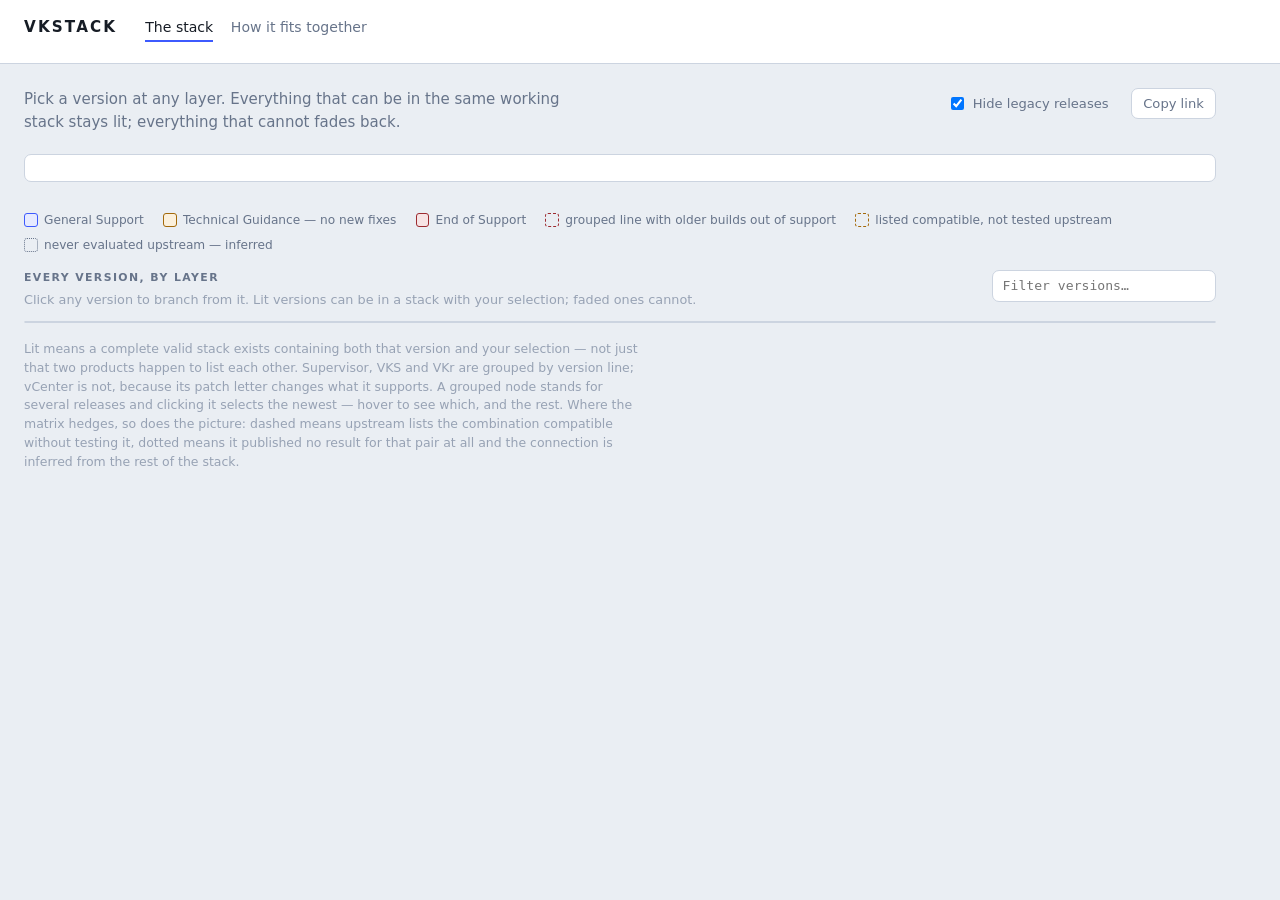
==== internal/web/assets/index.html @ 1e6bfc8e "feat: rename to vkstack, and split the surfaces by audience The tool is VKS-focused, so it is called" ====
<!doctype html>
<html lang="en">
<head>
  <meta charset="utf-8">
  <meta name="viewport" content="width=device-width, initial-scale=1">
  <title>vkstack — the VKS stack, layer by layer</title>
  <link rel="stylesheet" href="style.css">
</head>
<body>
  <header class="masthead">
    <div class="masthead-row">
      <h1>vkstack</h1>
      <nav id="tabs">
        <button data-view="stack" class="active">The stack</button>
        <button data-view="model">How it fits together</button>
      </nav>
    </div>
    <p id="meta" class="meta"></p>
    <!-- Whether the data is still moving, not just how old it is. -->
    <section id="refresh-log" class="refresh-log hidden"></section>
  </header>

  <main>
    <!-- The main event: every layer at once, bottom-up. -->
    <section id="view-stack" class="view">
      <div class="stack-head">
        <p class="lede" id="stack-lede">
          Pick a version at any layer. Everything that can be in the same working stack
          stays lit; everything that cannot fades back.
        </p>
        <div class="stack-actions">
          <label class="toggle">
            <input type="checkbox" id="hide-legacy" checked>
            Hide legacy releases
          </label>
          <span id="pin-label" class="pin-label"></span>
          <button id="clear-pin" class="ghost hidden">Clear</button>
          <button id="copy-link" class="ghost" title="Copy a link to exactly this view">Copy link</button>
          <button id="save-stack" class="ghost hidden">Save as my stack</button>
        </div>
      </div>

      <div id="stack-error" class="error hidden"></div>

      <!-- The map: what branches out of the selected version, drawn bottom-up. -->
      <figure class="map-frame">
        <div id="map" class="map" role="img" aria-labelledby="map-caption"></div>
        <figcaption id="map-caption" class="map-caption"></figcaption>
      </figure>

      <ul class="legend" id="legend">
        <li><span class="swatch sw-general"></span>General Support</li>
        <li><span class="swatch sw-tg"></span>Technical Guidance — no new fixes</li>
        <li><span class="swatch sw-eos"></span>End of Support</li>
        <li><span class="swatch sw-mixed"></span>grouped line with older builds out of support</li>
        <li><span class="swatch sw-untested"></span>listed compatible, not tested upstream</li>
        <li><span class="swatch sw-unverified"></span>never evaluated upstream — inferred</li>
      </ul>

      <div class="section-head">
        <div>
          <h2 class="section-label">Every version, by layer</h2>
          <p class="section-note">
            Click any version to branch from it. Lit versions can be in a stack with your
            selection; faded ones cannot.
          </p>
        </div>
        <input type="search" id="filter" class="filter" placeholder="Filter versions…"
               aria-label="Filter versions">
      </div>

      <!-- Rows render bottom-up: the base you build on first is at the bottom. -->
      <div id="strata" class="strata" aria-label="Compatibility layers, bottom to top"></div>

      <div id="recommended" class="recommended hidden"></div>

      <p class="footnote">
        Lit means a complete valid stack exists containing both that version and your
        selection — not just that two products happen to list each other.
        Supervisor, VKS and VKr are grouped by version line; vCenter is not, because its
        patch letter changes what it supports. A grouped node stands for several releases
        and clicking it selects the newest — hover to see which, and the rest.
        Where the matrix hedges, so does the picture: dashed means upstream lists the
        combination compatible without testing it, dotted means it published no result
        for that pair at all and the connection is inferred from the rest of the stack.
      </p>
    </section>

    <section id="view-model" class="view hidden">
      <p class="lede">
        How the pieces sit together, and which way the dependencies run.
      </p>
      <div class="diagram" id="model-diagram"></div>
      <ul id="model-prose" class="prose"></ul>
    </section>
  </main>

  <div id="peek" class="peek hidden" role="tooltip"></div>

  <script src="vendor/mermaid.min.js"></script>
  <script src="app.js"></script>
</body>
</html>
---- internal/web/assets/style.css ----
/* vkstack — a cross-section of the vSphere stack.
   The page is deliberately quiet so that one thing can be loud: the lit load path
   through the layers. Everything else is hairlines and cool greys. */

:root {
  --surface: #eaeef3;
  --panel: #ffffff;
  --ink: #161c25;
  --muted: #67748a;
  --faint: #97a2b4;
  --hair: #ccd4e0;

  /* The only saturated colours on the page. Indigo marks the load path; green marks
     the single recommended stack. Nothing else is allowed to compete. */
  --signal: #3d5afe;
  --signal-soft: #e6eaff;
  --pick: #0b8a5a;
  --pick-soft: #e0f4ec;
  --warn: #b3400f;
  /* Support lifecycle. Amber for Technical Guidance, muted red for End of Support —
     both quieter than the indigo path so they qualify a node without competing with it. */
  --tg: #a3690a;
  --tg-soft: #fbf0dc;
  --eos: #9c2b30;
  --eos-soft: #f7e4e5;

  --radius: 7px;
  --mono: ui-monospace, "SF Mono", SFMono-Regular, Menlo, Consolas, monospace;
  --step: 180ms;
}

@media (prefers-color-scheme: dark) {
  :root {
    --surface: #10141b;
    --panel: #171d26;
    --ink: #e6eaf1;
    --muted: #8f9cb0;
    --faint: #5f6b7e;
    --hair: #2a3441;

    --signal: #7d92ff;
    --signal-soft: #1d2544;
    --pick: #3ecf96;
    --pick-soft: #102c22;
    --warn: #f0906a;
    --tg: #dda94a;
    --tg-soft: #33290f;
    --eos: #e8848a;
    --eos-soft: #331a1c;
  }
}

@media (prefers-reduced-motion: reduce) {
  :root { --step: 0ms; }
}

* { box-sizing: border-box; }

body {
  margin: 0;
  background: var(--surface);
  color: var(--ink);
  font: 15px/1.5 ui-sans-serif, system-ui, -apple-system, "Segoe UI", Roboto, sans-serif;
}

/* ---- masthead ---------------------------------------------------------- */

.masthead {
  background: var(--panel);
  border-bottom: 1px solid var(--hair);
  padding: 0.9rem 1.5rem 0.7rem;
}

.masthead-row {
  display: flex;
  align-items: baseline;
  gap: 1.75rem;
  flex-wrap: wrap;
}

.masthead h1 {
  margin: 0;
  font-size: 0.95rem;
  font-weight: 700;
  letter-spacing: 0.14em;
  text-transform: uppercase;
}

#tabs { display: flex; gap: 1.1rem; }

#tabs button {
  background: none;
  border: 0;
  padding: 0.15rem 0;
  font: inherit;
  font-size: 0.88rem;
  color: var(--muted);
  cursor: pointer;
  border-bottom: 2px solid transparent;
}

#tabs button:hover { color: var(--ink); }
#tabs button.active { color: var(--ink); border-bottom-color: var(--signal); }

.meta {
  margin: 0.6rem 0 0;
  font-size: 0.76rem;
  color: var(--faint);
  font-family: var(--mono);
}

main { padding: 1.5rem; max-width: 1240px; }
.view.hidden { display: none; }

.lede { margin: 0; color: var(--muted); max-width: 60ch; }
h2 { font-size: 0.9rem; margin: 1.6rem 0 0.6rem; }

.stack-head {
  display: flex;
  justify-content: space-between;
  align-items: flex-start;
  gap: 1.5rem;
  flex-wrap: wrap;
  margin-bottom: 1.3rem;
}

.stack-actions { display: flex; align-items: center; gap: 0.7rem; flex-wrap: wrap; }

/* The filter sits with the list it narrows, not in the header: it is about finding a
   version among dozens, not about what the map is showing. */
.section-head {
  display: flex;
  align-items: flex-start;
  justify-content: space-between;
  gap: 1rem;
  flex-wrap: wrap;
}

.filter {
  font: inherit;
  font-size: 0.82rem;
  font-family: var(--mono);
  padding: 0.32rem 0.6rem;
  min-width: 14rem;
  border-radius: var(--radius);
  border: 1px solid var(--hair);
  background: var(--panel);
  color: var(--ink);
}

.filter:focus-visible { outline: 2px solid var(--signal); outline-offset: 1px; }

/* Whether the data is still moving, not just how old it is. A failing background refresh
   used to be visible only to whoever could read the logs on the box. */
.stale-flag,
.refresh-flag {
  font: inherit;
  font-size: 0.72rem;
  font-family: var(--mono);
  margin-left: 0.7rem;
  padding: 0 0.35rem;
  border-radius: 3px;
  border: 1px solid currentColor;
  background: none;
  cursor: pointer;
}

.stale-flag { color: var(--eos); background: var(--eos-soft); }
.refresh-flag { color: var(--faint); border-color: var(--hair); }

.refresh-log {
  margin: 0.7rem 0 0;
  padding: 0.7rem 0.9rem;
  border: 1px solid var(--hair);
  border-radius: var(--radius);
  background: var(--surface);
  font-size: 0.76rem;
}

.refresh-log.hidden { display: none; }
.refresh-log h2 { margin: 0 0 0.4rem; font-size: 0.72rem; }
.refresh-log ul { margin: 0; padding-left: 1rem; font-family: var(--mono); }
.refresh-log li.failed { color: var(--eos); }
.refresh-log li.ok { color: var(--muted); }
.refresh-log .when { margin-right: 0.6rem; color: var(--faint); }
.refresh-log .note { margin: 0.5rem 0 0; color: var(--muted); font-family: inherit; }

.offscreen { position: fixed; left: -9999px; top: 0; opacity: 0; }

.pin-label {
  font-family: var(--mono);
  font-size: 0.82rem;
  color: var(--signal);
}

button.ghost {
  font: inherit;
  font-size: 0.82rem;
  padding: 0.3rem 0.7rem;
  border-radius: var(--radius);
  border: 1px solid var(--hair);
  background: var(--panel);
  color: var(--muted);
  cursor: pointer;
}

button.ghost:hover { color: var(--ink); border-color: var(--muted); }

/* ---- the strata -------------------------------------------------------- */

.strata {
  display: flex;
  flex-direction: column-reverse; /* bottom-up: vCenter is the foundation */
  border: 1px solid var(--hair);
  border-radius: var(--radius);
  overflow: hidden;
  background: var(--panel);
}

.layer {
  display: grid;
  grid-template-columns: 8.5rem 1fr;
  gap: 1rem;
  padding: 0.85rem 1rem;
  border-top: 1px solid var(--hair);
}

.strata > .layer:last-child { border-top: 0; } /* visually the bottom row */

.layer-spine { padding-top: 0.15rem; }

.layer-name {
  font-size: 0.68rem;
  font-weight: 700;
  letter-spacing: 0.13em;
  text-transform: uppercase;
  color: var(--muted);
}

/* The count is the point of the whole view: watch it narrow as you pin. */
.layer-count {
  font-family: var(--mono);
  font-size: 0.74rem;
  color: var(--faint);
  margin-top: 0.15rem;
}

.layer-count .narrowed { color: var(--signal); font-weight: 600; }

.layer-nodes { display: flex; flex-wrap: wrap; gap: 0.4rem; }

.node {
  font: inherit;
  font-family: var(--mono);
  font-size: 0.8rem;
  padding: 0.32rem 0.6rem;
  border-radius: var(--radius);
  border: 1px solid var(--hair);
  background: var(--panel);
  color: var(--ink);
  cursor: pointer;
  text-align: left;
  transition: opacity var(--step) ease, border-color var(--step) ease,
              background-color var(--step) ease, color var(--step) ease;
}

.node:hover { border-color: var(--muted); }

.node:focus-visible {
  outline: 2px solid var(--signal);
  outline-offset: 2px;
}

.node .detail {
  display: block;
  font-size: 0.68rem;
  color: var(--faint);
  margin-top: 0.1rem;
}

/* Off the path: present but receded, so the shape of the answer is unmistakable. */
.node.dim { opacity: 0.24; }
.node.dim:hover { opacity: 0.6; }

.node.lit {
  border-color: var(--signal);
  background: var(--signal-soft);
  color: var(--ink);
}

.node.pinned {
  border-color: var(--signal);
  border-width: 2px;
  background: var(--signal);
  color: #fff;
}

.node.pinned .detail { color: rgba(255, 255, 255, 0.78); }

.node.picked { border-color: var(--pick); background: var(--pick-soft); }

.node.nodata {
  border-style: dashed;
  color: var(--faint);
}

/* ---- recommended stack ------------------------------------------------- */

.recommended {
  margin-top: 1.1rem;
  border: 1px solid var(--hair);
  border-left: 3px solid var(--pick);
  border-radius: var(--radius);
  background: var(--panel);
  padding: 0.9rem 1.1rem;
}

.recommended h2 { margin: 0 0 0.6rem; }

.recommended dl {
  display: grid;
  grid-template-columns: repeat(auto-fit, minmax(190px, 1fr));
  gap: 0.6rem 1.2rem;
  margin: 0;
}

.recommended dt {
  font-size: 0.68rem;
  letter-spacing: 0.1em;
  text-transform: uppercase;
  color: var(--muted);
}

.recommended dd { margin: 0.1rem 0 0; font-family: var(--mono); font-size: 0.85rem; }

/* The solver reaches past the legacy filter, so a recommendation can name a release the
   map is hiding. It is coloured like the node would have been, and says so in words. */
.recommended dd.phase-technical-guidance { color: var(--tg); }
.recommended dd.phase-end-of-support { color: var(--eos); }

.recommended .note {
  display: block;
  font-family: ui-sans-serif, system-ui, sans-serif;
  font-size: 0.72rem;
  font-style: italic;
  color: var(--faint);
}

.provenance-summary {
  margin: 0.75rem 0 0;
  padding-top: 0.6rem;
  border-top: 1px solid var(--hair);
  font-size: 0.76rem;
  color: var(--muted);
}

.recommended .footnote-line { margin: 0.35rem 0 0; color: var(--warn); font-style: normal; }

/* The decision has to leave the screen: into a change ticket, a maintenance plan, and the
   hands of whoever runs the upgrade weeks later. */
.manifest-actions {
  display: flex;
  gap: 0.5rem;
  flex-wrap: wrap;
  margin-top: 0.8rem;
  padding-top: 0.7rem;
  border-top: 1px solid var(--hair);
}

button.ghost.inline { margin-left: 0.6rem; }

/* Printing is the cheapest export there is: a change board wants a page, not a browser. */
@media print {
  .masthead nav, .stack-actions, .manifest-actions, .legend,
  #strata, #peek, .refresh-log, .section-head .filter { display: none !important; }
  .recommended { border: 1px solid #999; break-inside: avoid; }
  body { color: #000; background: #fff; }
  .map-svg { max-width: 100%; }
}

.footnote {
  margin-top: 1.1rem;
  font-size: 0.78rem;
  color: var(--faint);
  max-width: 78ch;
}

/* ---- peek popover ------------------------------------------------------ */

.peek {
  position: fixed;
  z-index: 20;
  max-width: 22rem;
  padding: 0.55rem 0.7rem;
  border-radius: var(--radius);
  border: 1px solid var(--hair);
  background: var(--panel);
  box-shadow: 0 10px 26px rgba(10, 16, 28, 0.16);
  font-family: var(--mono);
  font-size: 0.75rem;
  line-height: 1.45;
  pointer-events: none;
}

.peek .peek-title {
  font-family: inherit;
  font-weight: 700;
  margin-bottom: 0.25rem;
}

/* Shift-click keeps the popover open. Locked, it takes the pointer back so its contents
   can be read, selected and copied — the exact builds and the upstream caveats are worth
   more than a tooltip that dies when the mouse moves. */
.peek.is-locked {
  pointer-events: auto;
  user-select: text;
  max-height: 70vh;
  overflow-y: auto;
  border-color: var(--signal);
  box-shadow: 0 12px 30px rgba(10, 16, 28, 0.24);
}

.peek-hint {
  float: right;
  margin-left: 0.8rem;
  font-weight: 400;
  font-size: 0.66rem;
  color: var(--faint);
}

.peek-actions { margin-top: 0.5rem; }

/* What a node means, as opposed to which releases it covers. Never truncated: the release
   list is what gets cut when the popover runs out of room. */
.peek .peek-head {
  font-family: ui-sans-serif, system-ui, sans-serif;
  color: var(--muted);
  margin-bottom: 0.2rem;
}

.peek.hidden { display: none; }

/* ---- shared ------------------------------------------------------------ */

.diagram {
  background: var(--panel);
  border: 1px solid var(--hair);
  border-radius: var(--radius);
  padding: 1.2rem;
  overflow-x: auto;
}

.diagram svg { max-width: 100%; height: auto; }

.prose { max-width: 78ch; padding-left: 1.1rem; color: var(--ink); }
.prose li { margin-bottom: 0.5rem; }
.prose .unpublished { color: var(--warn); font-style: italic; }

.error {
  border-radius: var(--radius);
  padding: 0.7rem 0.9rem;
  margin-bottom: 1rem;
  font-size: 0.86rem;
  background: var(--panel);
  border: 1px solid var(--warn);
  color: var(--warn);
}

.hidden { display: none; }

@media (max-width: 640px) {
  .layer { grid-template-columns: 1fr; gap: 0.5rem; }
  main { padding: 1rem; }
}

/* ---- the map ----------------------------------------------------------- */

.map-frame {
  margin: 0 0 1.8rem;
  border: 1px solid var(--hair);
  border-radius: var(--radius);
  background: var(--panel);
  padding: 0.5rem 0.5rem 0.75rem;
}

.map { overflow-x: auto; }

.map-svg { display: block; }

.map-empty {
  margin: 0;
  padding: 2.5rem 1rem;
  text-align: center;
  color: var(--faint);
  font-size: 0.88rem;
}

/* "Nothing selected yet" and "this selection has no stack" both used to draw an empty
   frame. The second is an answer and has to look like one. */
.map-empty.is-dead-end {
  color: var(--eos);
  background: var(--eos-soft);
  border-radius: var(--radius);
}

.map-caption {
  padding: 0.4rem 0.7rem 0;
  font-family: var(--mono);
  font-size: 0.72rem;
  color: var(--faint);
}

.map-layer-label {
  font-size: 10px;
  font-weight: 700;
  letter-spacing: 0.13em;
  text-transform: uppercase;
  fill: var(--muted);
  font-family: ui-sans-serif, system-ui, sans-serif;
}

.map-link {
  fill: none;
  stroke: var(--signal);
  stroke-width: 1.4;
  opacity: 0.42;
}

/* A connection carries the matrix's own confidence. Solid is a tested yes; dashed is
   "compatible, not tested"; dotted is a pair upstream never evaluated, drawn because a
   stack exists rather than because anything was looked up. Drawing all three the same
   let the picture claim more than the data. */
.map-link.is-untested {
  stroke-dasharray: 6 3;
  opacity: 0.5;
}

.map-link.is-unverified {
  stroke-dasharray: 1.5 3.5;
  stroke: var(--muted);
  opacity: 0.62;
}

/* The map is reconciled rather than rebuilt, so these transitions finally have something
   to animate. Position lives on the group's transform: one animatable property instead of
   a coordinate rewrite on every child. */
.map-node {
  cursor: pointer;
  transition: transform var(--step) ease, opacity var(--step) ease;
}

/* Re-centring jitter of a node nobody touched snaps instead of sliding, so motion on the
   map always means something actually changed. */
.map-node.is-static { transition: opacity var(--step) ease; }

.map-node.is-entering,
.map-link.is-entering { opacity: 0; }

.map-node.is-leaving,
.map-link.is-leaving {
  opacity: 0;
  pointer-events: none;
}

.map-link { transition: opacity var(--step) ease, d var(--step) ease; }

/* A solve is in flight: keep the previous answer legible instead of blanking the frame,
   which reads as a broken tool on a slow connection. */
.map.is-solving .map-svg {
  opacity: 0.45;
  transition: opacity 120ms ease 90ms;
}

.map.is-solving { cursor: progress; }

@media (prefers-reduced-motion: reduce) {
  .map-node, .map-link, .map.is-solving .map-svg { transition: none; }
}

.map-node .map-node-box {
  fill: var(--signal-soft);
  stroke: var(--signal);
  stroke-width: 1.4;
  transition: fill var(--step) ease;
}

.map-node .map-node-text {
  font-family: var(--mono);
  font-size: 12.5px;
  fill: var(--ink);
}

.map-node:hover .map-node-box { fill: var(--panel); }

.map-node:focus-visible { outline: none; }
.map-node:focus-visible .map-node-box { stroke-width: 3; }

.map-node.is-pinned .map-node-box { fill: var(--signal); stroke: var(--signal); }
.map-node.is-pinned .map-node-text { fill: #fff; }

.map-node.is-picked .map-node-box { stroke: var(--pick); stroke-width: 2.2; fill: var(--pick-soft); }

.section-label {
  font-size: 0.68rem;
  font-weight: 700;
  letter-spacing: 0.13em;
  text-transform: uppercase;
  color: var(--muted);
  margin: 0 0 0.25rem;
}

.section-note {
  margin: 0 0 0.7rem;
  font-size: 0.8rem;
  color: var(--faint);
}

/* Supervisor ships two trains at the same Kubernetes version and they are not
   interchangeable, so the train is always visible on the node rather than buried. */
.node .train {
  display: inline-block;
  margin-left: 0.4rem;
  padding: 0 0.28rem;
  border-radius: 3px;
  border: 1px solid currentColor;
  font-size: 0.62rem;
  letter-spacing: 0.04em;
  vertical-align: 0.08em;
  opacity: 0.85;
}

.map-node-train {
  font-family: var(--mono);
  font-size: 9.5px;
  fill: var(--muted);
  letter-spacing: 0.04em;
}

.map-node.is-pinned .map-node-train { fill: rgba(255, 255, 255, 0.82); }

/* ---- the explainer ----------------------------------------------------- */

/* Every claim shows its provenance, so an asserted rule never reads like a lookup. */
.evidence {
  display: inline-block;
  margin: 0 0.45rem;
  padding: 0.05rem 0.4rem;
  border-radius: 3px;
  font-size: 0.68rem;
  letter-spacing: 0.02em;
  white-space: nowrap;
  border: 1px solid currentColor;
}

.evidence.known { color: var(--pick); }
.evidence.unknown { color: var(--warn); }

.callout {
  margin: 1rem 0;
  padding: 0.85rem 1.05rem;
  border: 1px solid var(--hair);
  border-left: 3px solid var(--signal);
  border-radius: var(--radius);
  background: var(--panel);
}

.callout h3 { margin: 0 0 0.35rem; font-size: 0.9rem; }
.callout p { margin: 0; color: var(--muted); font-size: 0.88rem; }
.callout code { font-family: var(--mono); color: var(--ink); }

.unknown {
  margin-bottom: 0.8rem;
  padding: 0.85rem 1.05rem;
  border: 1px solid var(--hair);
  border-left: 3px solid var(--warn);
  border-radius: var(--radius);
  background: var(--panel);
}

.unknown h3 { margin: 0 0 0.4rem; font-size: 0.9rem; }
.unknown p { margin: 0 0 0.4rem; font-size: 0.88rem; color: var(--muted); max-width: 76ch; }
.unknown p:last-child { margin-bottom: 0; }
.unknown strong { color: var(--ink); }


/* ---- support lifecycle ------------------------------------------------- */

/* The matrix publishes a support phase per release. "Legacy" here means exactly what it
   means on the interop site: nothing left in General Support. */

.node.phase-technical-guidance {
  border-color: var(--tg);
  background: var(--tg-soft);
}

.node.phase-end-of-support {
  border-color: var(--eos);
  background: var(--eos-soft);
  text-decoration: line-through;
  text-decoration-color: color-mix(in srgb, var(--eos) 55%, transparent);
}

.phase-tag {
  display: inline-block;
  margin-left: 0.35rem;
  padding: 0 0.26rem;
  border-radius: 3px;
  font-size: 0.6rem;
  font-weight: 700;
  letter-spacing: 0.05em;
  vertical-align: 0.1em;
  text-decoration: none;
  color: #fff;
}

.phase-tag.phase-technical-guidance { background: var(--tg); }
.phase-tag.phase-end-of-support { background: var(--eos); }

/* A grouped line keeps its best phase as its headline — it is still usable — but when the
   builds behind it disagree, the worst one is named too. Outlined rather than filled, so
   it reads as a qualification of the node and not as the node's own phase. */
.phase-tag.is-mixed {
  background: transparent;
  border: 1px solid currentColor;
}

.phase-tag.phase-technical-guidance.is-mixed { color: var(--tg); }
.phase-tag.phase-end-of-support.is-mixed { color: var(--eos); }

.map-node.is-technical-guidance .map-node-box { stroke: var(--tg); fill: var(--tg-soft); }
.map-node.is-end-of-support .map-node-box { stroke: var(--eos); fill: var(--eos-soft); }

/* Provenance, on the node itself. "not tested" is upstream's own hedge on a yes;
   "inferred" means no upstream result exists for a pair the stack depends on. */
.prov-tag {
  display: inline-block;
  margin-left: 0.35rem;
  padding: 0 0.26rem;
  border-radius: 3px;
  border: 1px dashed currentColor;
  font-size: 0.6rem;
  font-weight: 700;
  letter-spacing: 0.05em;
  vertical-align: 0.1em;
  text-decoration: none;
}

.prov-tag.is-untested { color: var(--tg); }
.prov-tag.is-unverified { color: var(--muted); }
.prov-tag.is-footnote { color: var(--warn); border-style: solid; }

.map-node.is-untested .map-node-box { stroke-dasharray: 6 3; }
.map-node.is-unverified .map-node-box { stroke-dasharray: 1.5 3.5; }

.hidden-count {
  align-self: center;
  font-size: 0.72rem;
  color: var(--faint);
  font-style: italic;
}

.toggle {
  font-size: 0.82rem;
  color: var(--muted);
  display: inline-flex;
  align-items: center;
  gap: 0.35rem;
  cursor: pointer;
}

.legend {
  display: flex;
  flex-wrap: wrap;
  gap: 0.4rem 1.2rem;
  list-style: none;
  margin: 0 0 1rem;
  padding: 0;
  font-size: 0.76rem;
  color: var(--muted);
}

.legend li { display: flex; align-items: center; gap: 0.4rem; }

.swatch {
  width: 0.85rem;
  height: 0.85rem;
  border-radius: 3px;
  border: 1px solid var(--hair);
  display: inline-block;
}

.sw-general { background: var(--signal-soft); border-color: var(--signal); }
.sw-tg { background: var(--tg-soft); border-color: var(--tg); }
.sw-eos { background: var(--eos-soft); border-color: var(--eos); }

/* Lifecycle is a fill; provenance is a stroke. Keeping the two channels apart is what
   lets a node say "supported" and "not tested" at the same time without ambiguity. */
.sw-mixed { background: transparent; border-color: var(--eos); border-style: dashed; }
.sw-untested { background: transparent; border-color: var(--tg); border-style: dashed; }
.sw-unverified { background: transparent; border-color: var(--muted); border-style: dotted; }
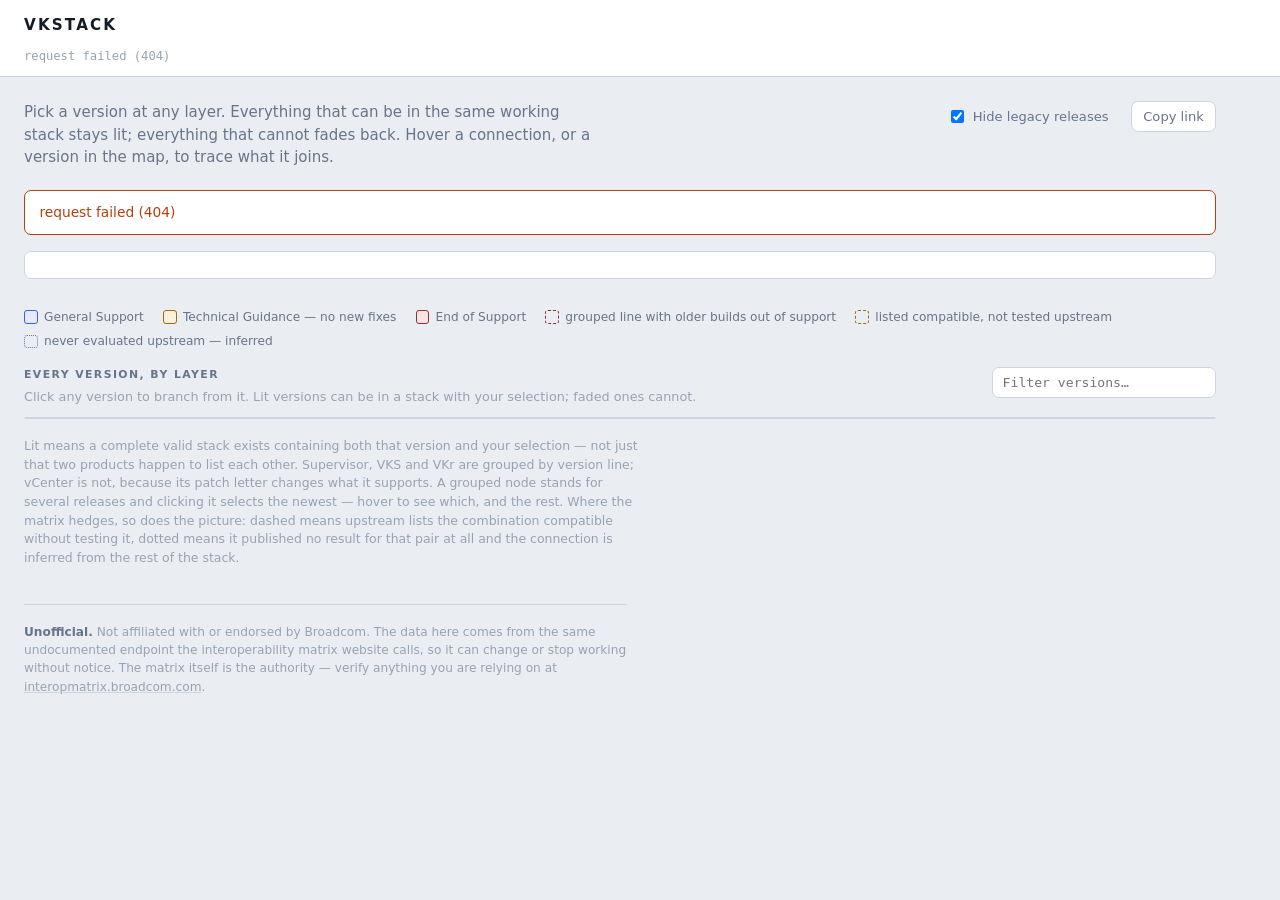
==== commit 4c6b3960: "feat(web): trace connections on hover, drop the model view Three changes to the page, all about what" ====
--- a/internal/web/assets/index.html
+++ b/internal/web/assets/index.html
@@ -10,10 +10,6 @@
   <header class="masthead">
     <div class="masthead-row">
       <h1>vkstack</h1>
-      <nav id="tabs">
-        <button data-view="stack" class="active">The stack</button>
-        <button data-view="model">How it fits together</button>
-      </nav>
     </div>
     <p id="meta" class="meta"></p>
     <!-- Whether the data is still moving, not just how old it is. -->
@@ -22,11 +18,12 @@
 
   <main>
     <!-- The main event: every layer at once, bottom-up. -->
-    <section id="view-stack" class="view">
+    <section id="view-stack">
       <div class="stack-head">
         <p class="lede" id="stack-lede">
           Pick a version at any layer. Everything that can be in the same working stack
-          stays lit; everything that cannot fades back.
+          stays lit; everything that cannot fades back. Hover a connection, or a version
+          in the map, to trace what it joins.
         </p>
         <div class="stack-actions">
           <label class="toggle">
@@ -85,19 +82,22 @@
         for that pair at all and the connection is inferred from the rest of the stack.
       </p>
     </section>
+  </main>
 
-    <section id="view-model" class="view hidden">
-      <p class="lede">
-        How the pieces sit together, and which way the dependencies run.
-      </p>
-      <div class="diagram" id="model-diagram"></div>
-      <ul id="model-prose" class="prose"></ul>
-    </section>
-  </main>
+  <!-- The same disclaimer the README leads with, cut to what a reader of the page
+       needs: this is not Broadcom's, and the matrix is still the authority. -->
+  <footer class="site-foot">
+    <p>
+      <strong>Unofficial.</strong> Not affiliated with or endorsed by Broadcom. The data
+      here comes from the same undocumented endpoint the interoperability matrix website
+      calls, so it can change or stop working without notice. The matrix itself is the
+      authority — verify anything you are relying on at
+      <a href="https://interopmatrix.broadcom.com" rel="noopener">interopmatrix.broadcom.com</a>.
+    </p>
+  </footer>
 
   <div id="peek" class="peek hidden" role="tooltip"></div>
 
-  <script src="vendor/mermaid.min.js"></script>
   <script src="app.js"></script>
 </body>
 </html>
--- a/internal/web/assets/style.css
+++ b/internal/web/assets/style.css
@@ -86,22 +86,6 @@
   text-transform: uppercase;
 }
 
-#tabs { display: flex; gap: 1.1rem; }
-
-#tabs button {
-  background: none;
-  border: 0;
-  padding: 0.15rem 0;
-  font: inherit;
-  font-size: 0.88rem;
-  color: var(--muted);
-  cursor: pointer;
-  border-bottom: 2px solid transparent;
-}
-
-#tabs button:hover { color: var(--ink); }
-#tabs button.active { color: var(--ink); border-bottom-color: var(--signal); }
-
 .meta {
   margin: 0.6rem 0 0;
   font-size: 0.76rem;
@@ -110,7 +94,6 @@
 }
 
 main { padding: 1.5rem; max-width: 1240px; }
-.view.hidden { display: none; }
 
 .lede { margin: 0; color: var(--muted); max-width: 60ch; }
 h2 { font-size: 0.9rem; margin: 1.6rem 0 0.6rem; }
@@ -377,6 +360,28 @@
   body { color: #000; background: #fff; }
   .map-svg { max-width: 100%; }
 }
+
+/* The provenance of the whole page, once, at the bottom. Quieter than a footnote on any
+   one section because it qualifies all of them, and it stays on the printed page: a
+   change board reading a printout needs the caveat as much as the screen reader does. */
+.site-foot {
+  padding: 0 1.5rem 2.2rem;
+  max-width: 1240px;
+}
+
+.site-foot p {
+  margin: 0;
+  padding-top: 1.1rem;
+  border-top: 1px solid var(--hair);
+  max-width: 78ch;
+  font-size: 0.76rem;
+  line-height: 1.5;
+  color: var(--faint);
+}
+
+.site-foot strong { color: var(--muted); }
+.site-foot a { color: inherit; text-decoration-color: var(--hair); }
+.site-foot a:hover { color: var(--ink); text-decoration-color: currentColor; }
 
 .footnote {
   margin-top: 1.1rem;
@@ -442,20 +447,6 @@
 
 /* ---- shared ------------------------------------------------------------ */
 
-.diagram {
-  background: var(--panel);
-  border: 1px solid var(--hair);
-  border-radius: var(--radius);
-  padding: 1.2rem;
-  overflow-x: auto;
-}
-
-.diagram svg { max-width: 100%; height: auto; }
-
-.prose { max-width: 78ch; padding-left: 1.1rem; color: var(--ink); }
-.prose li { margin-bottom: 0.5rem; }
-.prose .unpublished { color: var(--warn); font-style: italic; }
-
 .error {
   border-radius: var(--radius);
   padding: 0.7rem 0.9rem;
@@ -541,6 +532,37 @@
   opacity: 0.62;
 }
 
+/* ---- tracing one connection -------------------------------------------- */
+
+/* The stroke is the hit area in SVG, and a 1.4px stroke is not something anyone can
+   point at. Every connection carries a fat invisible twin that takes the pointer. */
+.map-hit {
+  fill: none;
+  stroke: transparent;
+  stroke-width: 14;
+  pointer-events: stroke;
+  cursor: default;
+}
+
+/* While one connection is being traced, the rest of the map steps back rather than
+   disappearing: the context is still worth seeing, just not competing. */
+.map-svg.is-tracing .map-edge:not(.is-hot, .is-leaving) { opacity: 0.16; }
+.map-svg.is-tracing .map-node:not(.is-traced, .is-leaving) { opacity: 0.3; }
+
+.map-edge { transition: opacity var(--step) ease; }
+
+.map-edge.is-hot .map-link {
+  opacity: 1;
+  stroke-width: 2.6;
+}
+
+/* The two releases the connection is about, named at both ends, so a curve that crosses
+   others can still be followed to what it connects. */
+.map-node.is-traced .map-node-box {
+  stroke-width: 2.2;
+  filter: drop-shadow(0 0 3px var(--signal));
+}
+
 /* The map is reconciled rather than rebuilt, so these transitions finally have something
    to animate. Position lives on the group's transform: one animatable property instead of
    a coordinate rewrite on every child. */
@@ -554,15 +576,15 @@
 .map-node.is-static { transition: opacity var(--step) ease; }
 
 .map-node.is-entering,
-.map-link.is-entering { opacity: 0; }
+.map-edge.is-entering { opacity: 0; }
 
 .map-node.is-leaving,
-.map-link.is-leaving {
+.map-edge.is-leaving {
   opacity: 0;
   pointer-events: none;
 }
 
-.map-link { transition: opacity var(--step) ease, d var(--step) ease; }
+.map-link { transition: opacity var(--step) ease, stroke-width var(--step) ease, d var(--step) ease; }
 
 /* A solve is in flight: keep the previous answer legible instead of blanking the frame,
    which reads as a broken tool on a slow connection. */
@@ -574,7 +596,7 @@
 .map.is-solving { cursor: progress; }
 
 @media (prefers-reduced-motion: reduce) {
-  .map-node, .map-link, .map.is-solving .map-svg { transition: none; }
+  .map-node, .map-link, .map-edge, .map.is-solving .map-svg { transition: none; }
 }
 
 .map-node .map-node-box {
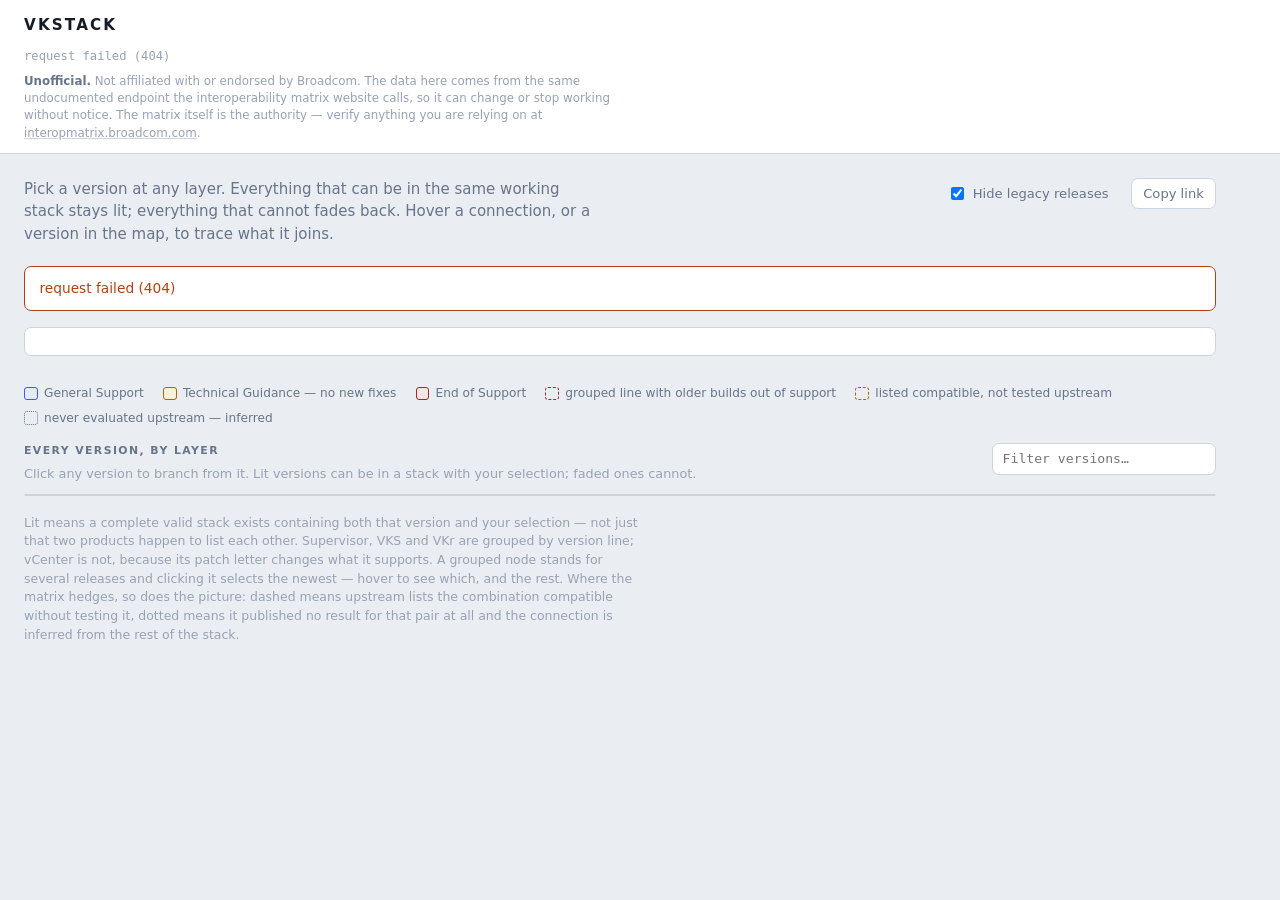
==== commit 907c11fe: "fix(web): lead with the disclaimer, keep the popover off the map The unofficial note was in a footer" ====
--- a/internal/web/assets/index.html
+++ b/internal/web/assets/index.html
@@ -12,6 +12,16 @@
       <h1>vkstack</h1>
     </div>
     <p id="meta" class="meta"></p>
+    <!-- The same disclaimer the README leads with, cut to what a reader of the page
+         needs: this is not Broadcom's, and the matrix is still the authority. It sits in
+         the masthead because a caveat nobody scrolls to is not a caveat. -->
+    <p class="disclaimer">
+      <strong>Unofficial.</strong> Not affiliated with or endorsed by Broadcom. The data
+      here comes from the same undocumented endpoint the interoperability matrix website
+      calls, so it can change or stop working without notice. The matrix itself is the
+      authority — verify anything you are relying on at
+      <a href="https://interopmatrix.broadcom.com" rel="noopener">interopmatrix.broadcom.com</a>.
+    </p>
     <!-- Whether the data is still moving, not just how old it is. -->
     <section id="refresh-log" class="refresh-log hidden"></section>
   </header>
@@ -84,18 +94,6 @@
     </section>
   </main>
 
-  <!-- The same disclaimer the README leads with, cut to what a reader of the page
-       needs: this is not Broadcom's, and the matrix is still the authority. -->
-  <footer class="site-foot">
-    <p>
-      <strong>Unofficial.</strong> Not affiliated with or endorsed by Broadcom. The data
-      here comes from the same undocumented endpoint the interoperability matrix website
-      calls, so it can change or stop working without notice. The matrix itself is the
-      authority — verify anything you are relying on at
-      <a href="https://interopmatrix.broadcom.com" rel="noopener">interopmatrix.broadcom.com</a>.
-    </p>
-  </footer>
-
   <div id="peek" class="peek hidden" role="tooltip"></div>
 
   <script src="app.js"></script>
--- a/internal/web/assets/style.css
+++ b/internal/web/assets/style.css
@@ -93,6 +93,21 @@
   font-family: var(--mono);
 }
 
+/* The provenance of the whole page, in the masthead. It qualifies everything below it,
+   so it reads before the answer does rather than after — and it stays on the printed
+   page: a change board reading a printout needs the caveat as much as the screen does. */
+.disclaimer {
+  margin: 0.5rem 0 0;
+  max-width: 82ch;
+  font-size: 0.74rem;
+  line-height: 1.45;
+  color: var(--faint);
+}
+
+.disclaimer strong { color: var(--muted); }
+.disclaimer a { color: inherit; text-decoration-color: var(--hair); }
+.disclaimer a:hover { color: var(--ink); text-decoration-color: currentColor; }
+
 main { padding: 1.5rem; max-width: 1240px; }
 
 .lede { margin: 0; color: var(--muted); max-width: 60ch; }
@@ -360,28 +375,6 @@
   body { color: #000; background: #fff; }
   .map-svg { max-width: 100%; }
 }
-
-/* The provenance of the whole page, once, at the bottom. Quieter than a footnote on any
-   one section because it qualifies all of them, and it stays on the printed page: a
-   change board reading a printout needs the caveat as much as the screen reader does. */
-.site-foot {
-  padding: 0 1.5rem 2.2rem;
-  max-width: 1240px;
-}
-
-.site-foot p {
-  margin: 0;
-  padding-top: 1.1rem;
-  border-top: 1px solid var(--hair);
-  max-width: 78ch;
-  font-size: 0.76rem;
-  line-height: 1.5;
-  color: var(--faint);
-}
-
-.site-foot strong { color: var(--muted); }
-.site-foot a { color: inherit; text-decoration-color: var(--hair); }
-.site-foot a:hover { color: var(--ink); text-decoration-color: currentColor; }
 
 .footnote {
   margin-top: 1.1rem;
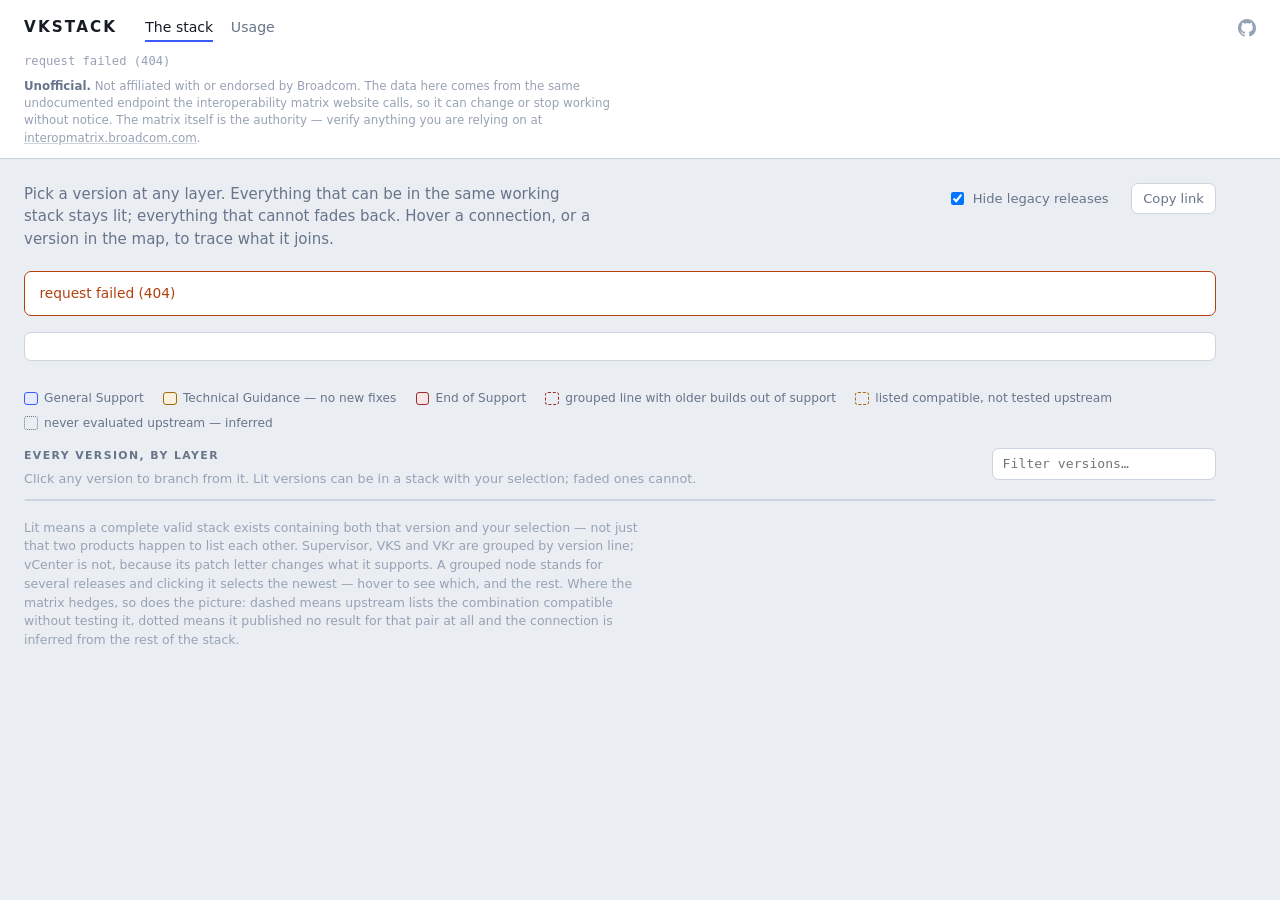
==== commit dd9d14a9: "feat(web): link to the repository, and add a usage tab The published page had no way out to the proj" ====
--- a/internal/web/assets/index.html
+++ b/internal/web/assets/index.html
@@ -10,6 +10,19 @@
   <header class="masthead">
     <div class="masthead-row">
       <h1>vkstack</h1>
+      <nav id="tabs">
+        <button data-view="stack" class="active">The stack</button>
+        <button data-view="usage">Usage</button>
+      </nav>
+      <!-- The way out to the project. The icon is inline rather than fetched: this page
+           is served from a binary on localhost and published as static files, and neither
+           should depend on a CDN being reachable. -->
+      <a class="gh-link" href="https://github.com/warroyo/vkstack" rel="noopener"
+         aria-label="vkstack on GitHub" title="vkstack on GitHub">
+        <svg viewBox="0 0 16 16" width="18" height="18" aria-hidden="true" focusable="false">
+          <path fill="currentColor" d="M8 0C3.58 0 0 3.58 0 8c0 3.54 2.29 6.53 5.47 7.59.4.07.55-.17.55-.38 0-.19-.01-.82-.01-1.49-2.01.37-2.53-.49-2.69-.94-.09-.23-.48-.94-.82-1.13-.28-.15-.68-.52-.01-.53.63-.01 1.08.58 1.23.82.72 1.21 1.87.87 2.33.66.07-.52.28-.87.51-1.07-1.78-.2-3.64-.89-3.64-3.95 0-.87.31-1.59.82-2.15-.08-.2-.36-1.02.08-2.12 0 0 .67-.21 2.2.82.64-.18 1.32-.27 2-.27s1.36.09 2 .27c1.53-1.04 2.2-.82 2.2-.82.44 1.1.16 1.92.08 2.12.51.56.82 1.27.82 2.15 0 3.07-1.87 3.75-3.65 3.95.29.25.54.73.54 1.48 0 1.07-.01 1.93-.01 2.2 0 .21.15.46.55.38A8.01 8.01 0 0 0 16 8c0-4.42-3.58-8-8-8Z"/>
+        </svg>
+      </a>
     </div>
     <p id="meta" class="meta"></p>
     <!-- The same disclaimer the README leads with, cut to what a reader of the page
@@ -28,7 +41,7 @@
 
   <main>
     <!-- The main event: every layer at once, bottom-up. -->
-    <section id="view-stack">
+    <section id="view-stack" class="view">
       <div class="stack-head">
         <p class="lede" id="stack-lede">
           Pick a version at any layer. Everything that can be in the same working stack
@@ -92,6 +105,83 @@
         for that pair at all and the connection is inferred from the rest of the stack.
       </p>
     </section>
+
+    <!-- Everything the map cannot do. The page is the sample; the CLI and the MCP server
+         are the tool, and until now nothing on screen said so. Static markup on purpose:
+         it needs no data from the API, so `vkstack static` carries it unchanged. -->
+    <section id="view-usage" class="view hidden">
+      <p class="lede">
+        The map answers one question at a time, for a person. The same answers come out of
+        a CLI as JSON, and out of an MCP server as typed tools, for everything else.
+      </p>
+
+      <h2>Wire it into an agent</h2>
+      <p class="usage-note">
+        Nothing to install first. This is the whole setup, in any client that reads an
+        <code>mcpServers</code> object — Claude Desktop, Cursor, Windsurf, Codex, Continue:
+      </p>
+      <div class="snippet">
+        <pre id="snip-mcp"><code>{
+  "mcpServers": {
+    "vkstack": {
+      "command": "npx",
+      "args": ["-y", "@warroyo90/vkstack-mcp", "mcp", "--refresh-if-empty"]
+    }
+  }
+}</code></pre>
+        <button class="ghost copy" data-copy="snip-mcp">Copy</button>
+      </div>
+
+      <p class="usage-note">Claude Code takes it as one line:</p>
+      <div class="snippet">
+        <pre id="snip-claude"><code>claude mcp add vkstack -- npx -y @warroyo90/vkstack-mcp mcp --refresh-if-empty</code></pre>
+        <button class="ghost copy" data-copy="snip-claude">Copy</button>
+      </div>
+
+      <p class="usage-note">
+        <code>npx</code> pulls the <code>@warroyo90/vkstack-mcp</code> package, which
+        declares one prebuilt binary per platform as an optional dependency, so a machine
+        downloads only its own. <code>--refresh-if-empty</code> fills the local cache the
+        first time the server starts, which is what makes a machine nobody prepared answer
+        at all — about a minute, once.
+      </p>
+
+      <h2>Or put the binary on your PATH</h2>
+      <div class="snippet">
+        <pre id="snip-install"><code>curl -fsSL https://raw.githubusercontent.com/warroyo/vkstack/main/install.sh | sh
+vkstack refresh</code></pre>
+        <button class="ghost copy" data-copy="snip-install">Copy</button>
+      </div>
+      <p class="usage-note">
+        One static binary, no runtime dependencies, checksum-verified against the release's
+        own list. <code>vkstack refresh</code> is not optional: it pulls the matrix into a
+        local cache, and every question after it is answered offline. Nothing else in the
+        tool reaches the network.
+      </p>
+
+      <h2>What it answers</h2>
+      <dl class="usage-commands">
+        <dt><code>vkstack stack vcenter 8.0U3k</code></dt>
+        <dd>the whole valid stack from one or more pinned versions — this page, as JSON</dd>
+        <dt><code>vkstack check --vcenter … --esx …</code></dt>
+        <dd>validate a stack you already have; exit 6 means incompatible</dd>
+        <dt><code>vkstack compat supervisor v1.31.11+vmware.8-fips-vsc9.1.0.0</code></dt>
+        <dd>the raw pairwise answer for one release, grouped by product</dd>
+        <dt><code>vkstack describe</code></dt>
+        <dd>the whole agent-facing contract — commands, schemas, exit codes — as data</dd>
+      </dl>
+      <p class="usage-note">
+        Add <code>--human</code> to any of them for tables and prose instead of JSON.
+      </p>
+
+      <p class="usage-out">
+        <a href="https://github.com/warroyo/vkstack" rel="noopener">The repository</a> ·
+        <a href="https://github.com/warroyo/vkstack/blob/main/AGENTS.md"
+           rel="noopener">AGENTS.md</a>, the contract for programs calling this tool ·
+        <a href="https://www.npmjs.com/package/@warroyo90/vkstack-mcp"
+           rel="noopener">@warroyo90/vkstack-mcp on npm</a>
+      </p>
+    </section>
   </main>
 
   <div id="peek" class="peek hidden" role="tooltip"></div>
--- a/internal/web/assets/style.css
+++ b/internal/web/assets/style.css
@@ -108,7 +108,37 @@
 .disclaimer a { color: inherit; text-decoration-color: var(--hair); }
 .disclaimer a:hover { color: var(--ink); text-decoration-color: currentColor; }
 
+#tabs { display: flex; gap: 1.1rem; }
+
+#tabs button {
+  background: none;
+  border: 0;
+  padding: 0.15rem 0;
+  font: inherit;
+  font-size: 0.88rem;
+  color: var(--muted);
+  cursor: pointer;
+  border-bottom: 2px solid transparent;
+}
+
+#tabs button:hover { color: var(--ink); }
+#tabs button.active { color: var(--ink); border-bottom-color: var(--signal); }
+
+/* Pushed to the end of the masthead row: the way out of the page belongs at its edge,
+   not in the reading order of the tabs. */
+.gh-link {
+  margin-left: auto;
+  display: inline-flex;
+  align-self: center;
+  color: var(--faint);
+}
+
+.gh-link:hover { color: var(--ink); }
+.gh-link:focus-visible { outline: 2px solid var(--signal); outline-offset: 3px; }
+
 main { padding: 1.5rem; max-width: 1240px; }
+
+.view.hidden { display: none; }
 
 .lede { margin: 0; color: var(--muted); max-width: 60ch; }
 h2 { font-size: 0.9rem; margin: 1.6rem 0 0.6rem; }
@@ -369,8 +399,11 @@
 
 /* Printing is the cheapest export there is: a change board wants a page, not a browser. */
 @media print {
-  .masthead nav, .stack-actions, .manifest-actions, .legend,
-  #strata, #peek, .refresh-log, .section-head .filter { display: none !important; }
+  .masthead nav, .gh-link, .stack-actions, .manifest-actions, .legend,
+  #strata, #peek, #view-usage, .refresh-log,
+  .section-head .filter { display: none !important; }
+  /* Printing is for the record, so it prints the record whichever tab is open. */
+  #view-stack.hidden { display: block !important; }
   .recommended { border: 1px solid #999; break-inside: avoid; }
   body { color: #000; background: #fff; }
   .map-svg { max-width: 100%; }
@@ -456,6 +489,74 @@
   .layer { grid-template-columns: 1fr; gap: 0.5rem; }
   main { padding: 1rem; }
 }
+
+/* ---- usage -------------------------------------------------------------- */
+
+.usage-note {
+  margin: 0.6rem 0 0;
+  max-width: 74ch;
+  color: var(--muted);
+  font-size: 0.86rem;
+}
+
+.usage-note code, .usage-commands code {
+  font-family: var(--mono);
+  font-size: 0.92em;
+  color: var(--ink);
+}
+
+/* The snippet is the point of the tab, so the button sits on it rather than beside it —
+   close enough that the thing being copied is never ambiguous. */
+.snippet {
+  position: relative;
+  margin-top: 0.7rem;
+  max-width: 74ch;
+}
+
+.snippet pre {
+  margin: 0;
+  padding: 0.75rem 5rem 0.75rem 0.9rem;
+  overflow-x: auto;
+  background: var(--panel);
+  border: 1px solid var(--hair);
+  border-radius: var(--radius);
+  font-family: var(--mono);
+  font-size: 0.8rem;
+  line-height: 1.5;
+  color: var(--ink);
+}
+
+.snippet .copy {
+  position: absolute;
+  top: 0.45rem;
+  right: 0.45rem;
+}
+
+.usage-commands {
+  margin: 0.6rem 0 0;
+  max-width: 78ch;
+  font-size: 0.86rem;
+}
+
+.usage-commands dt {
+  margin-top: 0.7rem;
+  font-family: var(--mono);
+  font-size: 0.8rem;
+  overflow-wrap: anywhere;
+}
+
+.usage-commands dd { margin: 0.15rem 0 0; color: var(--muted); }
+
+.usage-out {
+  margin-top: 1.8rem;
+  padding-top: 0.9rem;
+  border-top: 1px solid var(--hair);
+  font-size: 0.82rem;
+  color: var(--faint);
+}
+
+.usage-out a { color: var(--muted); }
+.usage-out a:hover { color: var(--ink); }
 
 /* ---- the map ----------------------------------------------------------- */
 
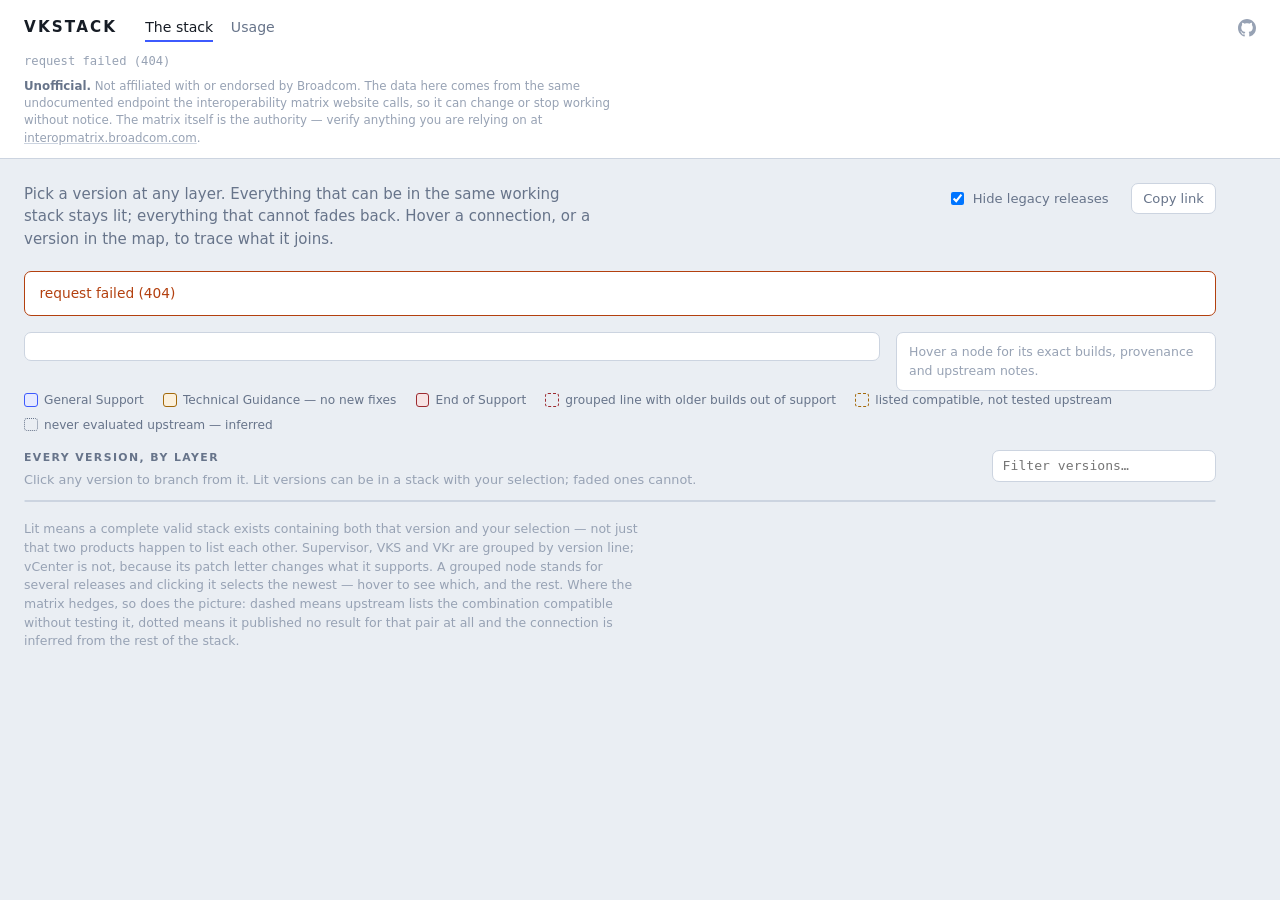
==== commit fe601276: "feat(web): put node details in a rail beside the map The popover carrying a node's builds, provenanc" ====
--- a/internal/web/assets/index.html
+++ b/internal/web/assets/index.html
@@ -63,10 +63,17 @@
       <div id="stack-error" class="error hidden"></div>
 
       <!-- The map: what branches out of the selected version, drawn bottom-up. -->
-      <figure class="map-frame">
-        <div id="map" class="map" role="img" aria-labelledby="map-caption"></div>
-        <figcaption id="map-caption" class="map-caption"></figcaption>
-      </figure>
+      <div class="map-with-rail">
+        <figure class="map-frame">
+          <div id="map" class="map" role="img" aria-labelledby="map-caption"></div>
+          <figcaption id="map-caption" class="map-caption"></figcaption>
+        </figure>
+        <!-- The rail is where node details land when there is room for it. It sits
+             outside the frame, so it can never cover the connection a hover is tracing —
+             which is the whole reason the floating popover had to park itself at the edge
+             of the map and end up far from the node it described. -->
+        <aside id="peek-rail" class="peek-rail" aria-live="polite"></aside>
+      </div>
 
       <ul class="legend" id="legend">
         <li><span class="swatch sw-general"></span>General Support</li>
--- a/internal/web/assets/style.css
+++ b/internal/web/assets/style.css
@@ -275,7 +275,26 @@
 
 .layer-count .narrowed { color: var(--signal); font-weight: 600; }
 
-.layer-nodes { display: flex; flex-wrap: wrap; gap: 0.4rem; }
+.layer-nodes { display: flex; flex-wrap: wrap; gap: 0.4rem; align-items: center; }
+
+/* Optional layers — NSX and Avi. Neither is in every deployment, so they start closed
+   and read as an offer rather than as part of the stack. Each opens on its own: there is
+   no styling here that couples one to the other. */
+.layer.is-optional { border-left: 3px solid transparent; }
+.layer.is-optional.is-closed {
+  background: color-mix(in srgb, var(--panel) 92%, var(--muted));
+  border-left-color: var(--hair);
+}
+.layer.is-optional.is-closed .layer-name,
+.layer.is-optional.is-closed .layer-count { opacity: 0.62; }
+
+.layer-note {
+  font-size: 0.74rem;
+  color: var(--faint);
+  font-style: italic;
+}
+
+.layer-toggle { margin-left: 0; }
 
 .node {
   font: inherit;
@@ -433,7 +452,8 @@
   pointer-events: none;
 }
 
-.peek .peek-title {
+.peek .peek-title,
+.peek-rail .peek-title {
   font-family: inherit;
   font-weight: 700;
   margin-bottom: 0.25rem;
@@ -463,13 +483,54 @@
 
 /* What a node means, as opposed to which releases it covers. Never truncated: the release
    list is what gets cut when the popover runs out of room. */
-.peek .peek-head {
+.peek .peek-head,
+.peek-rail .peek-head {
   font-family: ui-sans-serif, system-ui, sans-serif;
   color: var(--muted);
   margin-bottom: 0.2rem;
 }
 
 .peek.hidden { display: none; }
+
+/* ---- the detail rail ---------------------------------------------------- */
+
+/* Below the breakpoint there is no column to spare, so the rail collapses and the
+   floating popover above does the work. app.js watches the same width. */
+.map-with-rail { display: block; }
+.peek-rail { display: none; }
+
+@media (min-width: 62rem) {
+  .map-with-rail {
+    display: grid;
+    grid-template-columns: minmax(0, 1fr) 20rem;
+    gap: 1rem;
+    align-items: start;
+  }
+  /* Outside the frame, so it never covers the connection a hover is tracing. Sticky, so
+     it stays in view on a map tall enough to scroll. */
+  .peek-rail {
+    display: block;
+    position: sticky;
+    top: 1rem;
+    max-height: calc(100vh - 2rem);
+    overflow-y: auto;
+    padding: 0.6rem 0.75rem;
+    border: 1px solid var(--hair);
+    border-radius: var(--radius);
+    background: var(--panel);
+    font-family: var(--mono);
+    font-size: 0.75rem;
+    line-height: 1.45;
+    user-select: text;
+  }
+}
+
+.peek-rail-empty {
+  font-family: ui-sans-serif, system-ui, sans-serif;
+  color: var(--faint);
+  font-size: 0.78rem;
+  line-height: 1.5;
+}
 
 /* ---- shared ------------------------------------------------------------ */
 
@@ -914,3 +975,12 @@
 .sw-mixed { background: transparent; border-color: var(--eos); border-style: dashed; }
 .sw-untested { background: transparent; border-color: var(--tg); border-style: dashed; }
 .sw-unverified { background: transparent; border-color: var(--muted); border-style: dotted; }
+
+/* The reason a selection reaches no stack. The map showing nothing is not an answer;
+   this is. */
+.dead-end-reason {
+  display: block;
+  margin-top: 0.4rem;
+  font-size: 0.82rem;
+  color: var(--muted);
+}
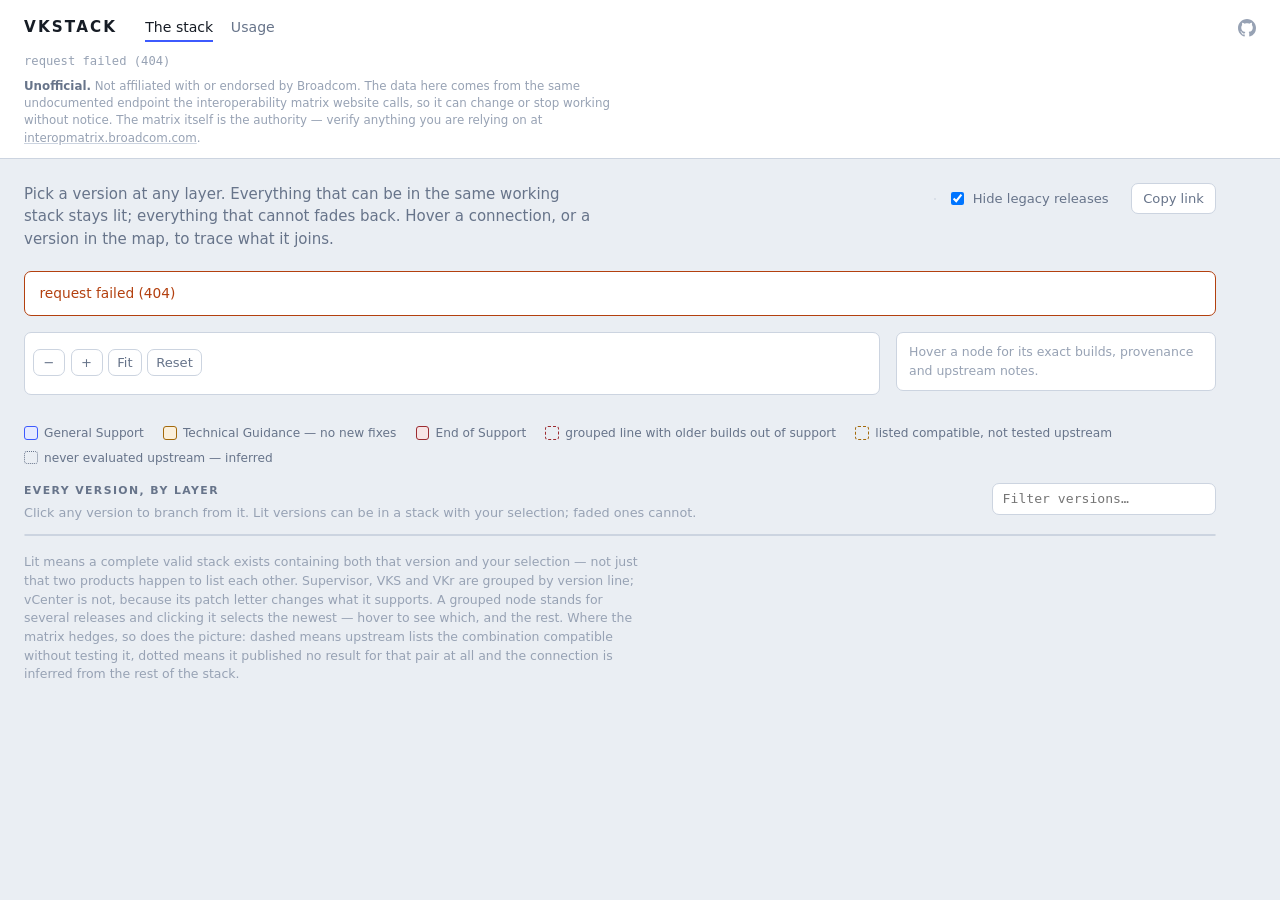
==== commit 01477d2f: "feat: filter by vSphere generation, and let the map zoom and pan Two changes to one complaint: the m" ====
--- a/internal/web/assets/index.html
+++ b/internal/web/assets/index.html
@@ -49,6 +49,11 @@
           in the map, to trace what it joins.
         </p>
         <div class="stack-actions">
+          <!--
+            The generation picker. Unlike the checkbox beside it this is not a view
+            filter: it changes which graph the solver runs on, so it re-asks the server.
+          -->
+          <div id="generations" class="segmented" role="group" aria-label="Platform generation"></div>
           <label class="toggle">
             <input type="checkbox" id="hide-legacy" checked>
             Hide legacy releases
@@ -65,7 +70,29 @@
       <!-- The map: what branches out of the selected version, drawn bottom-up. -->
       <div class="map-with-rail">
         <figure class="map-frame">
-          <div id="map" class="map" role="img" aria-labelledby="map-caption"></div>
+          <!--
+            tabindex so the drawing itself can be reached and panned from the keyboard.
+            It is one stop before the version nodes inside it, which is also the order
+            the controls below read in.
+          -->
+          <!--
+            role="group", not "img": the drawing holds focusable version buttons, and an
+            image is not allowed to contain them. It was role="img" while the map was a
+            picture you could only look at.
+          -->
+          <div id="map" class="map" role="group" tabindex="0"
+               aria-labelledby="map-caption"
+               aria-describedby="map-controls-help"></div>
+          <div id="map-controls" class="map-controls" hidden>
+            <span id="map-controls-help" class="visually-hidden">
+              Arrow keys pan the map. Plus and minus zoom. Zero resets.
+            </span>
+            <button type="button" id="map-zoom-out" class="ghost" title="Zoom out">&minus;</button>
+            <button type="button" id="map-zoom-in" class="ghost" title="Zoom in">+</button>
+            <button type="button" id="map-fit" class="ghost" title="Fit the whole map">Fit</button>
+            <button type="button" id="map-reset" class="ghost" title="Back to full size">Reset</button>
+            <span id="map-zoom-level" class="map-zoom-level" aria-live="polite"></span>
+          </div>
           <figcaption id="map-caption" class="map-caption"></figcaption>
         </figure>
         <!-- The rail is where node details land when there is room for it. It sits
--- a/internal/web/assets/style.css
+++ b/internal/web/assets/style.css
@@ -234,6 +234,41 @@
 
 button.ghost:hover { color: var(--ink); border-color: var(--muted); }
 
+/* The generation picker reads as one control with a chosen segment, rather than as three
+   loose buttons: the choices are exclusive and one of them is always in force. */
+.segmented {
+  display: inline-flex;
+  border: 1px solid var(--hair);
+  border-radius: var(--radius);
+  background: var(--panel);
+  overflow: hidden;
+}
+
+.segmented .segment {
+  font: inherit;
+  font-size: 0.82rem;
+  padding: 0.3rem 0.7rem;
+  border: 0;
+  border-right: 1px solid var(--hair);
+  background: transparent;
+  color: var(--muted);
+  cursor: pointer;
+  white-space: nowrap;
+}
+
+.segmented .segment:last-child { border-right: 0; }
+.segmented .segment:hover { color: var(--ink); }
+
+.segmented .segment.is-active {
+  background: var(--signal);
+  color: #fff;
+}
+
+.segmented .segment:focus-visible {
+  outline: 2px solid var(--signal);
+  outline-offset: -2px;
+}
+
 /* ---- the strata -------------------------------------------------------- */
 
 .strata {
@@ -419,7 +454,7 @@
 /* Printing is the cheapest export there is: a change board wants a page, not a browser. */
 @media print {
   .masthead nav, .gh-link, .stack-actions, .manifest-actions, .legend,
-  #strata, #peek, #view-usage, .refresh-log,
+  #strata, #peek, #view-usage, .refresh-log, .map-controls,
   .section-head .filter { display: none !important; }
   /* Printing is for the record, so it prints the record whichever tab is open. */
   #view-stack.hidden { display: block !important; }
@@ -629,9 +664,52 @@
   padding: 0.5rem 0.5rem 0.75rem;
 }
 
-.map { overflow-x: auto; }
-
-.map-svg { display: block; }
+/* No overflow scrolling: the map pans. A scrollbar and a drag gesture are two ways to do
+   one thing, and the scrollbar is the one that cannot show you a wide row at a glance. */
+.map { outline-offset: 3px; }
+
+.map-svg { display: block; touch-action: none; }
+.map-svg.is-pannable { cursor: grab; }
+.map-svg.is-panning { cursor: grabbing; }
+
+.map-controls {
+  display: flex;
+  align-items: center;
+  gap: 0.35rem;
+  margin-top: 0.5rem;
+}
+
+.map-controls .ghost {
+  padding: 0.15rem 0.5rem;
+  min-width: 2rem;
+}
+
+.map-controls .ghost:disabled {
+  opacity: 0.4;
+  cursor: default;
+}
+
+.map-zoom-level {
+  font-family: var(--mono);
+  font-size: 0.72rem;
+  color: var(--muted);
+  margin-left: 0.2rem;
+  min-width: 3rem;
+}
+
+/* Off-screen but readable: the map's keyboard controls have to be announced somewhere,
+   and the visible buttons beside them do not say what the arrow keys do. */
+.visually-hidden {
+  position: absolute;
+  width: 1px;
+  height: 1px;
+  padding: 0;
+  margin: -1px;
+  overflow: hidden;
+  clip-path: inset(50%);
+  white-space: nowrap;
+  border: 0;
+}
 
 .map-empty {
   margin: 0;
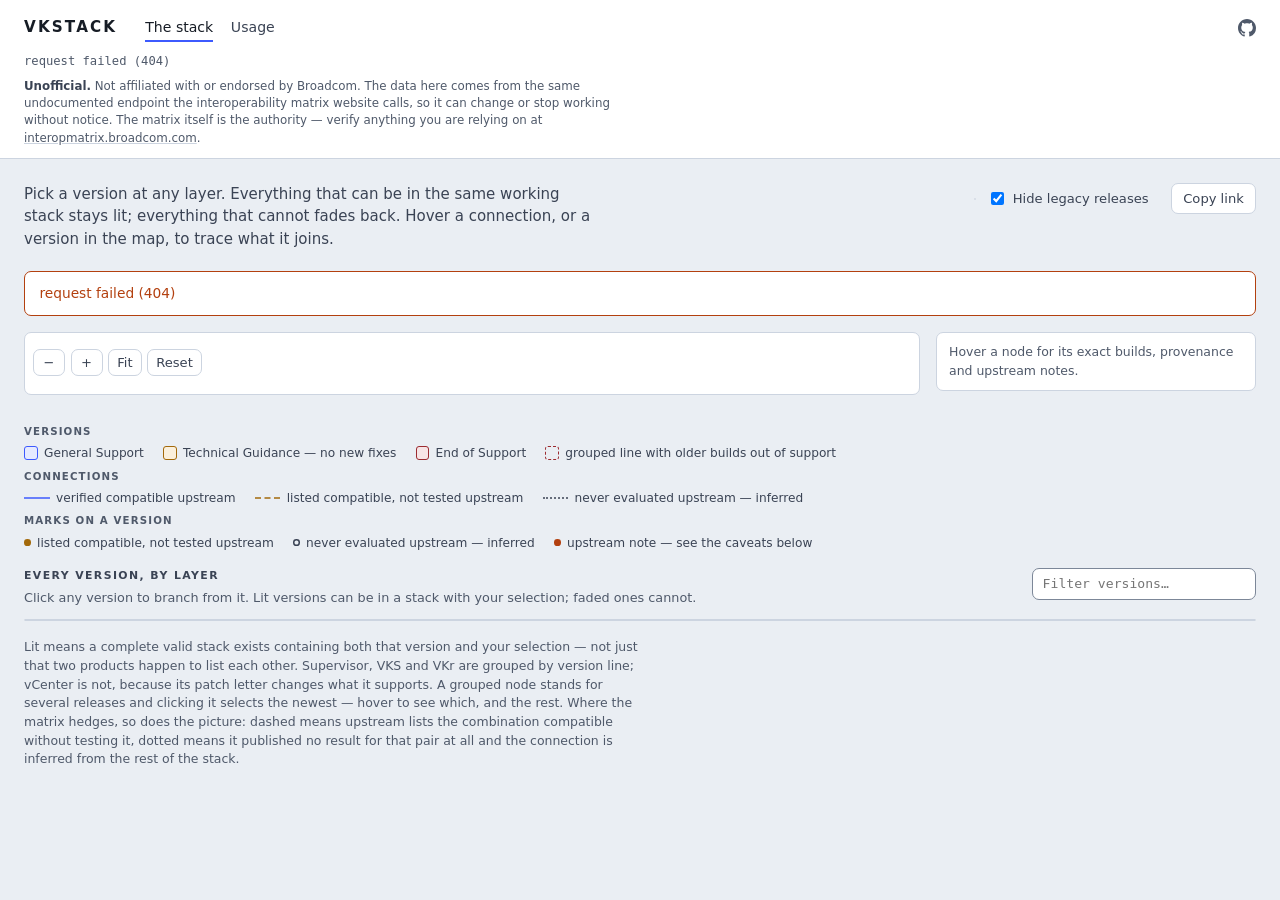
==== commit 1405985f: "feat(web): pin an exact build, and let the page use the window A grouped node stood for several patc" ====
--- a/internal/web/assets/index.html
+++ b/internal/web/assets/index.html
@@ -102,14 +102,42 @@
         <aside id="peek-rail" class="peek-rail" aria-live="polite"></aside>
       </div>
 
-      <ul class="legend" id="legend">
-        <li><span class="swatch sw-general"></span>General Support</li>
-        <li><span class="swatch sw-tg"></span>Technical Guidance — no new fixes</li>
-        <li><span class="swatch sw-eos"></span>End of Support</li>
-        <li><span class="swatch sw-mixed"></span>grouped line with older builds out of support</li>
-        <li><span class="swatch sw-untested"></span>listed compatible, not tested upstream</li>
-        <li><span class="swatch sw-unverified"></span>never evaluated upstream — inferred</li>
-      </ul>
+      <!--
+        Three channels, kept apart because a node routinely speaks in all three at once:
+        the box says where a release is in its life, the line says how well upstream
+        vouches for a pairing, and the dot says the same about a release. A reader who
+        had to ask what a dashed connection meant was reading a legend made entirely of
+        boxes — the lines and the dots on the map had no entry at all.
+      -->
+      <div class="legend-groups">
+        <div class="legend-group">
+          <p class="legend-title">Versions</p>
+          <ul class="legend">
+            <li><span class="swatch sw-general"></span>General Support</li>
+            <li><span class="swatch sw-tg"></span>Technical Guidance — no new fixes</li>
+            <li><span class="swatch sw-eos"></span>End of Support</li>
+            <li><span class="swatch sw-mixed"></span>grouped line with older builds out of support</li>
+          </ul>
+        </div>
+
+        <div class="legend-group">
+          <p class="legend-title">Connections</p>
+          <ul class="legend">
+            <li><span class="rule rule-verified"></span>verified compatible upstream</li>
+            <li><span class="rule rule-untested"></span>listed compatible, not tested upstream</li>
+            <li><span class="rule rule-unverified"></span>never evaluated upstream — inferred</li>
+          </ul>
+        </div>
+
+        <div class="legend-group">
+          <p class="legend-title">Marks on a version</p>
+          <ul class="legend">
+            <li><span class="prov-tag is-untested"></span>listed compatible, not tested upstream</li>
+            <li><span class="prov-tag is-unverified"></span>never evaluated upstream — inferred</li>
+            <li><span class="prov-tag is-footnote"></span>upstream note — see the caveats below</li>
+          </ul>
+        </div>
+      </div>
 
       <div class="section-head">
         <div>
@@ -125,6 +153,12 @@
 
       <!-- Rows render bottom-up: the base you build on first is at the bottom. -->
       <div id="strata" class="strata" aria-label="Compatibility layers, bottom to top"></div>
+
+      <!-- Where the caveats marked on the nodes above are written out. On the node itself
+           there is only room for a marker saying "there is one, of this kind"; the wording
+           that makes a caveat actionable needs prose, and two dozen of them need a list
+           rather than a badge on every box in five rows. -->
+      <section id="caveats" class="caveats hidden" aria-label="Caveats on the versions above"></section>
 
       <div id="recommended" class="recommended hidden"></div>
 
--- a/internal/web/assets/style.css
+++ b/internal/web/assets/style.css
@@ -2,13 +2,23 @@
    The page is deliberately quiet so that one thing can be loud: the lit load path
    through the layers. Everything else is hairlines and cool greys. */
 
+/* The grey ramp is three tiers deep and every tier carries text, so each one clears WCAG AA
+   (4.5:1) against both --surface and --panel. The values sit a step above that floor rather
+   than on it — the lowest tier lands near 6:1 — because AA on its own still reads as thin
+   grey-on-grey to people who asked for more contrast, and the headroom costs the design
+   nothing. internal/web/contrast_test.go asserts the AA floor and the tier ordering. */
 :root {
+  color-scheme: light dark;
+
   --surface: #eaeef3;
   --panel: #ffffff;
   --ink: #161c25;
-  --muted: #67748a;
-  --faint: #97a2b4;
+  --muted: #3a4354;
+  --faint: #4f596a;
   --hair: #ccd4e0;
+  /* --hair is a decorative divider and is deliberately below the 3:1 line. Anything that
+     bounds a control — an input, a button — uses --edge instead, which clears it. */
+  --edge: #7c8798;
 
   /* The only saturated colours on the page. Indigo marks the load path; green marks
      the single recommended stack. Nothing else is allowed to compete. */
@@ -24,9 +34,29 @@
   --eos: #9c2b30;
   --eos-soft: #f7e4e5;
 
+  /* Text that sits *on* an accent fill rather than beside it. It has to flip with the
+     theme: dark mode lightens every accent, so white-on-accent — which is fine here —
+     collapses to about 2:1 there. */
+  --on-accent: #ffffff;
+  /* Shadows are cast in the surface's own darkness, not a fixed near-black, or they
+     vanish against a dark panel. An r,g,b triple so callers pick their own alpha. */
+  --shadow: 10, 16, 28;
+
   --radius: 7px;
   --mono: ui-monospace, "SF Mono", SFMono-Regular, Menlo, Consolas, monospace;
   --step: 180ms;
+
+  /* The page column. --page-max is the outer box <main> is capped at, padding included;
+     --page-content is what is left inside that padding, and is what the masthead holds
+     its own contents to so the two columns share one left edge. Derived from one number
+     so the pair cannot drift apart.
+
+     This is not a prose measure — the wide things on this page are a drawing and a set of
+     wrapped version rows, both of which read better with more room, and the one genuinely
+     text-shaped element (.lede) sets its own 60ch. At 1240 the map was boxed into roughly
+     half a modern window with its own detail rail pushed against it. */
+  --page-max: 1800px;
+  --page-content: calc(var(--page-max) - 3rem);
 }
 
 @media (prefers-color-scheme: dark) {
@@ -34,9 +64,10 @@
     --surface: #10141b;
     --panel: #171d26;
     --ink: #e6eaf1;
-    --muted: #8f9cb0;
-    --faint: #5f6b7e;
+    --muted: #aab5c4;
+    --faint: #8f9cb0;
     --hair: #2a3441;
+    --edge: #5f6d7f;
 
     --signal: #7d92ff;
     --signal-soft: #1d2544;
@@ -47,6 +78,9 @@
     --tg-soft: #33290f;
     --eos: #e8848a;
     --eos-soft: #331a1c;
+
+    --on-accent: #10141b;
+    --shadow: 0, 0, 0;
   }
 }
 
@@ -65,10 +99,20 @@
 
 /* ---- masthead ---------------------------------------------------------- */
 
+/* The bar itself spans the window — it is the page's top edge, and a panel that stopped
+   short of the sides would read as a floating card. Its contents are held to the same
+   column as <main> below so the two line up, rather than the text starting at the window
+   edge while the content under it starts wherever the column does. */
 .masthead {
   background: var(--panel);
   border-bottom: 1px solid var(--hair);
   padding: 0.9rem 1.5rem 0.7rem;
+}
+
+.masthead > * {
+  max-width: var(--page-content);
+  margin-left: auto;
+  margin-right: auto;
 }
 
 .masthead-row {
@@ -136,7 +180,14 @@
 .gh-link:hover { color: var(--ink); }
 .gh-link:focus-visible { outline: 2px solid var(--signal); outline-offset: 3px; }
 
-main { padding: 1.5rem; max-width: 1240px; }
+/* Centred, not left-pinned. The cap has been here since the map landed but nothing ever
+   centred it, so every window wider than the column left a growing empty margin down the
+   right-hand side while the page crushed itself against the left edge. */
+main {
+  padding: 1.5rem;
+  max-width: var(--page-max);
+  margin: 0 auto;
+}
 
 .view.hidden { display: none; }
 
@@ -171,7 +222,7 @@
   padding: 0.32rem 0.6rem;
   min-width: 14rem;
   border-radius: var(--radius);
-  border: 1px solid var(--hair);
+  border: 1px solid var(--edge);
   background: var(--panel);
   color: var(--ink);
 }
@@ -194,7 +245,7 @@
 }
 
 .stale-flag { color: var(--eos); background: var(--eos-soft); }
-.refresh-flag { color: var(--faint); border-color: var(--hair); }
+.refresh-flag { color: var(--faint); border-color: var(--edge); }
 
 .refresh-log {
   margin: 0.7rem 0 0;
@@ -261,7 +312,7 @@
 
 .segmented .segment.is-active {
   background: var(--signal);
-  color: #fff;
+  color: var(--on-accent);
 }
 
 .segmented .segment:focus-visible {
@@ -360,9 +411,13 @@
   margin-top: 0.1rem;
 }
 
-/* Off the path: present but receded, so the shape of the answer is unmistakable. */
-.node.dim { opacity: 0.24; }
-.node.dim:hover { opacity: 0.6; }
+/* Off the path: present but receded, so the shape of the answer is unmistakable. Receded,
+   though, not concealed — a node off the load path is still a node whose version someone
+   has to be able to read, and the floor here is the opacity at which --ink still clears
+   4.5:1 against --surface. The path itself is carried by .node.lit's fill and border
+   below, which is the louder cue anyway, so nothing is lost by not dimming harder. */
+.node.dim { opacity: 0.55; }
+.node.dim:hover { opacity: 0.75; }
 
 .node.lit {
   border-color: var(--signal);
@@ -374,10 +429,10 @@
   border-color: var(--signal);
   border-width: 2px;
   background: var(--signal);
-  color: #fff;
-}
-
-.node.pinned .detail { color: rgba(255, 255, 255, 0.78); }
+  color: var(--on-accent);
+}
+
+.node.pinned .detail { color: color-mix(in srgb, var(--on-accent) 78%, transparent); }
 
 .node.picked { border-color: var(--pick); background: var(--pick-soft); }
 
@@ -385,6 +440,43 @@
   border-style: dashed;
   color: var(--faint);
 }
+
+/* ---- grouped node: a real dropdown -------------------------------------- */
+/*
+ * A grouped node's badges (train, lifecycle, provenance) can't live inside <option> text,
+ * so a <select> alone can't hold them the way a plain <button> holds its badges as
+ * children. The wrapper is what puts them back in the same box instead of loose in the
+ * row: it carries the node's own classes — .node plus whatever state applies — so it
+ * picks up the exact same pill chrome and pinned/lit/dim colouring .node already has,
+ * and the select inside it goes bare, right down to that state's colour, so the two read
+ * as one thing. A badge floating in the gap between unrelated nodes, with nothing to say
+ * which one it belonged to, was the "odd place" a reader ran into.
+ */
+.node-group {
+  display: inline-flex;
+  align-items: center;
+  gap: 0.3rem;
+  cursor: default;
+}
+
+/* Deliberately not appearance: none on the select — the browser's own dropdown chevron
+   is what makes "this opens a list" legible at a glance. The rest of its chrome is given
+   up on purpose: the wrapper already carries the border, background and padding a plain
+   .node has, and a second box inside the first would just be the old double-badge
+   problem wearing a border this time. */
+.node-select {
+  font: inherit; /* no longer shares .node's class to inherit this the ordinary way */
+  border: none;
+  background: transparent;
+  color: inherit;
+  padding: 0 1.1rem 0 0;
+  margin: 0;
+  max-width: 9rem;
+  overflow: hidden;
+  text-overflow: ellipsis;
+  white-space: nowrap;
+}
+.node-select:focus-visible { outline-offset: 1px; }
 
 /* ---- recommended stack ------------------------------------------------- */
 
@@ -480,7 +572,7 @@
   border-radius: var(--radius);
   border: 1px solid var(--hair);
   background: var(--panel);
-  box-shadow: 0 10px 26px rgba(10, 16, 28, 0.16);
+  box-shadow: 0 10px 26px rgba(var(--shadow), 0.16);
   font-family: var(--mono);
   font-size: 0.75rem;
   line-height: 1.45;
@@ -503,7 +595,7 @@
   max-height: 70vh;
   overflow-y: auto;
   border-color: var(--signal);
-  box-shadow: 0 12px 30px rgba(10, 16, 28, 0.24);
+  box-shadow: 0 12px 30px rgba(var(--shadow), 0.24);
 }
 
 .peek-hint {
@@ -526,6 +618,33 @@
 }
 
 .peek.hidden { display: none; }
+
+/* Each build in a grouped node's release list is its own pin target — click one to pin
+   that exact build instead of the node's reachScore-picked default. Block-level and
+   full-width so the whole row is the click target, not just the text. */
+.peek-release {
+  appearance: none;
+  display: block;
+  width: 100%;
+  padding: 0.05rem 0.3rem;
+  margin: 0 -0.3rem;
+  border: none;
+  border-radius: 4px;
+  background: transparent;
+  color: inherit;
+  font: inherit;
+  text-align: left;
+  cursor: pointer;
+}
+.peek-release:hover,
+.peek-release:focus-visible {
+  background: var(--signal-soft);
+  outline: none;
+}
+.peek-release.is-active {
+  color: var(--signal);
+  font-weight: 700;
+}
 
 /* ---- the detail rail ---------------------------------------------------- */
 
@@ -547,7 +666,12 @@
     display: block;
     position: sticky;
     top: 1rem;
-    max-height: calc(100vh - 2rem);
+    /* Capped to the map's own rendered height (--map-h, set by syncRailHeight in app.js),
+       not the viewport. A sticky child's box still counts toward its grid row's height —
+       uncapped, a long release list made the rail taller than the map beside it, and the
+       row grew with it, dragging the strata list far down the page under a pointer that
+       never moved. The viewport term is only the fallback before JS runs. */
+    max-height: clamp(16rem, var(--map-h, 100vh), calc(100vh - 2rem));
     overflow-y: auto;
     padding: 0.6rem 0.75rem;
     border: 1px solid var(--hair);
@@ -851,7 +975,7 @@
 .map-node:focus-visible .map-node-box { stroke-width: 3; }
 
 .map-node.is-pinned .map-node-box { fill: var(--signal); stroke: var(--signal); }
-.map-node.is-pinned .map-node-text { fill: #fff; }
+.map-node.is-pinned .map-node-text { fill: var(--on-accent); }
 
 .map-node.is-picked .map-node-box { stroke: var(--pick); stroke-width: 2.2; fill: var(--pick-soft); }
 
@@ -891,7 +1015,7 @@
   letter-spacing: 0.04em;
 }
 
-.map-node.is-pinned .map-node-train { fill: rgba(255, 255, 255, 0.82); }
+.map-node.is-pinned .map-node-train { fill: color-mix(in srgb, var(--on-accent) 82%, transparent); }
 
 /* ---- the explainer ----------------------------------------------------- */
 
@@ -965,7 +1089,7 @@
   letter-spacing: 0.05em;
   vertical-align: 0.1em;
   text-decoration: none;
-  color: #fff;
+  color: var(--on-accent);
 }
 
 .phase-tag.phase-technical-guidance { background: var(--tg); }
@@ -986,26 +1110,101 @@
 .map-node.is-end-of-support .map-node-box { stroke: var(--eos); fill: var(--eos-soft); }
 
 /* Provenance, on the node itself. "not tested" is upstream's own hedge on a yes;
-   "inferred" means no upstream result exists for a pair the stack depends on. */
+   "inferred" means no upstream result exists for a pair the stack depends on.
+   These are critical caveats, but written out on the node they were the wrong size for
+   the job: on a generation where an inferred Supervisor-to-VKr edge touches nearly every
+   VKr and VKS release, a worded pill lands on almost every box and stops reading as a
+   flag at all — it becomes texture as loud as the version numbers themselves. On the
+   node the marker's whole job is "this one has a caveat, and which kind"; the wording
+   lives in the caveats panel below the layers, where it can be read as prose and where
+   two dozen of them are a list rather than noise smeared across five rows. */
 .prov-tag {
   display: inline-block;
-  margin-left: 0.35rem;
-  padding: 0 0.26rem;
-  border-radius: 3px;
-  border: 1px dashed currentColor;
-  font-size: 0.6rem;
-  font-weight: 700;
-  letter-spacing: 0.05em;
-  vertical-align: 0.1em;
-  text-decoration: none;
+  width: 0.42rem;
+  height: 0.42rem;
+  margin-left: 0.34rem;
+  padding: 0;
+  border: none;
+  border-radius: 50%;
+  background: currentColor;
+  vertical-align: 0.09em;
+  /* The wording still ships in the markup for screen readers; it is only the sighted
+     rendering that collapses to a dot, so the caveat is never *only* a colour. */
+  overflow: hidden;
+  text-indent: 101%;
+  white-space: nowrap;
 }
 
 .prov-tag.is-untested { color: var(--tg); }
 .prov-tag.is-unverified { color: var(--muted); }
-.prov-tag.is-footnote { color: var(--warn); border-style: solid; }
+.prov-tag.is-footnote { color: var(--warn); }
+
+/* Hollow, so "inferred" — no upstream result at all — is distinguishable from the two
+   filled markers without relying on its grey being told apart from an amber and a rust. */
+.prov-tag.is-unverified {
+  background: transparent;
+  box-shadow: inset 0 0 0 1.5px currentColor;
+}
+
+/* On a pinned node every marker sits on the solid accent fill, where --tg and --warn are
+   an unchosen colour-on-colour pair. Same fix as .detail and the phase tags: hand them
+   the foreground the fill was designed to carry. Shape still separates them. */
+.node.pinned .prov-tag { color: var(--on-accent); }
 
 .map-node.is-untested .map-node-box { stroke-dasharray: 6 3; }
 .map-node.is-unverified .map-node-box { stroke-dasharray: 1.5 3.5; }
+
+/* ---- the caveats panel -------------------------------------------------- */
+
+/* Where the markers above are written out. Same swatch shapes as the nodes carry, so the
+   dot on a version and the row explaining it are visibly the same thing. */
+.caveats {
+  margin-top: 1.1rem;
+  padding: 0.9rem 1.1rem;
+  border: 1px solid var(--hair);
+  border-left: 3px solid var(--tg);
+  border-radius: var(--radius);
+  background: var(--panel);
+}
+
+.caveats.hidden { display: none; }
+.caveats .section-label { margin: 0 0 0.7rem; }
+
+.caveat {
+  display: flex;
+  align-items: flex-start;
+  gap: 0.6rem;
+  padding: 0.5rem 0;
+  border-top: 1px solid var(--hair);
+}
+.caveats .caveat:first-of-type { border-top: 0; padding-top: 0; }
+
+/* The swatch keeps .prov-tag's dot rendering; it is the same marker, at the head of the
+   row that explains it. margin-left there is for sitting after a version label, which is
+   not what it is doing here. */
+.caveat .prov-tag { margin-left: 0; margin-top: 0.34rem; flex: none; }
+
+.caveat-head {
+  font-size: 0.8rem;
+  font-weight: 600;
+  margin-bottom: 0.1rem;
+}
+
+.caveat-note {
+  font-size: 0.8rem;
+  color: var(--muted);
+  max-width: 78ch;
+}
+
+/* The versions carrying it. Monospace and quiet: this is a list to scan for a name you
+   already have in mind, not prose to read through. */
+.caveat-versions {
+  margin-top: 0.25rem;
+  font-family: var(--mono);
+  font-size: 0.72rem;
+  color: var(--faint);
+  line-height: 1.6;
+}
 
 .hidden-count {
   align-self: center;
@@ -1028,13 +1227,57 @@
   flex-wrap: wrap;
   gap: 0.4rem 1.2rem;
   list-style: none;
-  margin: 0 0 1rem;
+  margin: 0;
   padding: 0;
   font-size: 0.76rem;
   color: var(--muted);
 }
 
 .legend li { display: flex; align-items: center; gap: 0.4rem; }
+
+/* One block per channel — box, line, dot. Grouped because the three say different kinds
+   of thing about the same node, and a flat list of nine entries invites reading a line
+   style as a fill.
+
+   The three sit side by side wherever they fit and fall back to stacking when they do
+   not. Stacked unconditionally they were three short rows hugging the left edge of a
+   page much wider than any of them — the key taking three bands of vertical space to say
+   what fits comfortably on one. */
+.legend-groups {
+  display: flex;
+  flex-wrap: wrap;
+  gap: 0.4rem 2.5rem;
+  margin-bottom: 1rem;
+}
+
+.legend-group { margin: 0; }
+
+.legend-title {
+  margin: 0 0 0.3rem;
+  font-size: 0.64rem;
+  font-weight: 700;
+  letter-spacing: 0.11em;
+  text-transform: uppercase;
+  color: var(--faint);
+}
+
+/* A length of the connection itself, drawn with the same strokes the map uses: solid,
+   long-dashed for untested, finely dotted for inferred. Sized to read as a line rather
+   than as a very flat box. */
+.rule {
+  width: 1.6rem;
+  height: 0;
+  flex: none;
+  border-top: 2px solid var(--signal);
+  opacity: 0.75;
+}
+
+.rule-untested { border-top-style: dashed; border-top-color: var(--tg); }
+.rule-unverified { border-top-style: dotted; border-top-color: var(--muted); }
+
+/* The dot markers carry their wording in the list item beside them here, so the
+   text-indent that hides their own label on a node would only leave a gap. */
+.legend .prov-tag { margin-left: 0; text-indent: 0; }
 
 .swatch {
   width: 0.85rem;
@@ -1049,10 +1292,10 @@
 .sw-eos { background: var(--eos-soft); border-color: var(--eos); }
 
 /* Lifecycle is a fill; provenance is a stroke. Keeping the two channels apart is what
-   lets a node say "supported" and "not tested" at the same time without ambiguity. */
+   lets a node say "supported" and "not tested" at the same time without ambiguity —
+   provenance is now shown as the line and dot it actually is on the map (.rule and
+   .prov-tag above), so only the lifecycle swatches are boxes. */
 .sw-mixed { background: transparent; border-color: var(--eos); border-style: dashed; }
-.sw-untested { background: transparent; border-color: var(--tg); border-style: dashed; }
-.sw-unverified { background: transparent; border-color: var(--muted); border-style: dotted; }
 
 /* The reason a selection reaches no stack. The map showing nothing is not an answer;
    this is. */
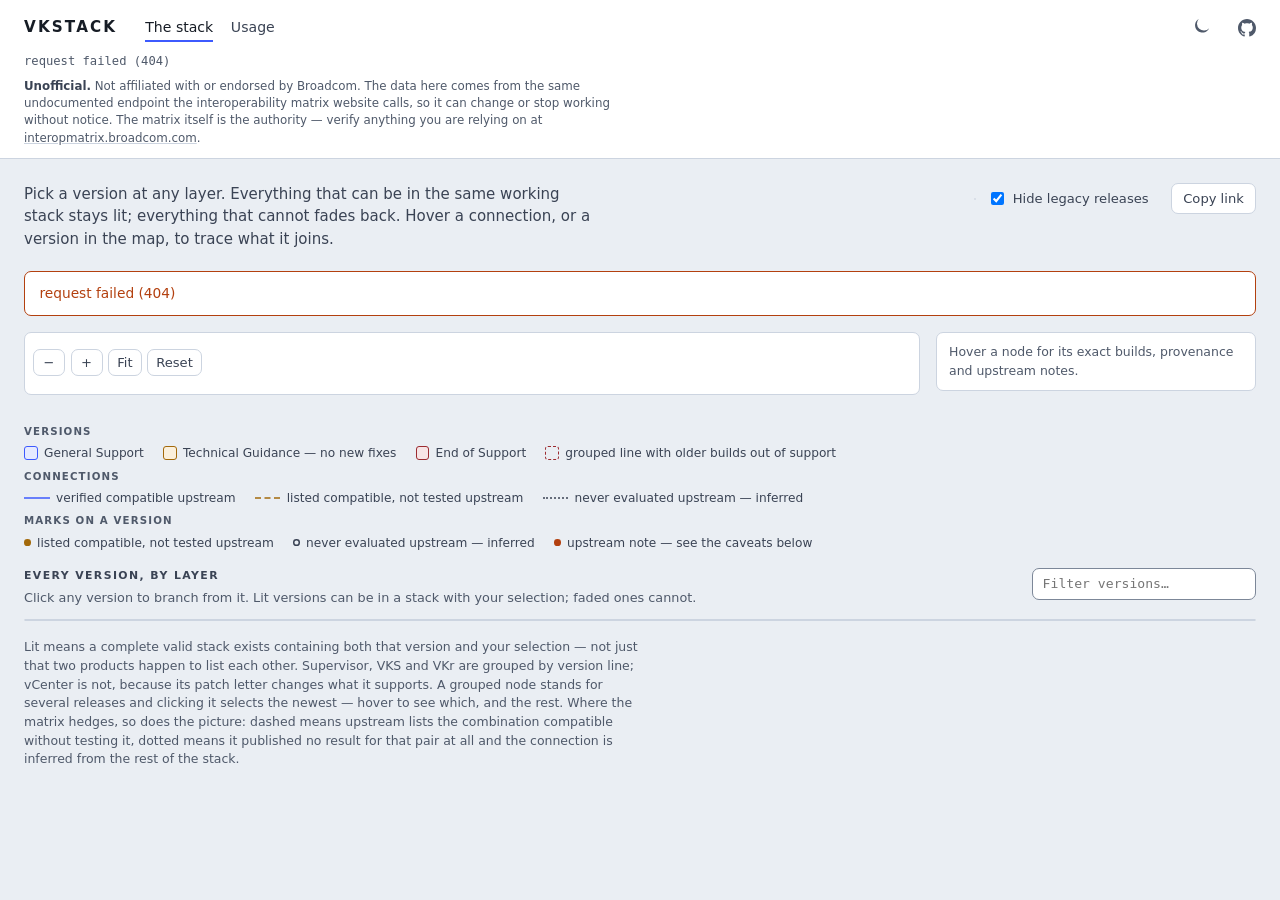
==== commit 6b532746: "feat(web): add a header theme toggle that overrides the OS scheme The palette followed prefers-color" ====
--- a/internal/web/assets/index.html
+++ b/internal/web/assets/index.html
@@ -5,6 +5,14 @@
   <meta name="viewport" content="width=device-width, initial-scale=1">
   <title>vkstack — the VKS stack, layer by layer</title>
   <link rel="stylesheet" href="style.css">
+  <!-- Apply a saved theme choice before the first paint, so an explicit dark/light does
+       not flash the opposite while app.js loads. Absent (auto) leaves it to the OS. -->
+  <script>
+    try {
+      var t = localStorage.getItem("vkstack.theme");
+      if (t === "dark" || t === "light") document.documentElement.setAttribute("data-theme", t);
+    } catch (e) {}
+  </script>
 </head>
 <body>
   <header class="masthead">
@@ -14,6 +22,22 @@
         <button data-view="stack" class="active">The stack</button>
         <button data-view="usage">Usage</button>
       </nav>
+      <!-- Theme override. The page follows the OS by default; this forces dark or light for
+           readers whose browser reports the wrong one (some embedded webviews always say
+           light). app.js wires the click and swaps the aria-label. -->
+      <button id="theme-toggle" class="theme-toggle" type="button"
+              aria-label="Switch to dark theme" title="Switch theme">
+        <span class="icon-light" aria-hidden="true">
+          <svg viewBox="0 0 16 16" width="18" height="18" focusable="false">
+            <path fill="currentColor" d="M6 .8a6.5 6.5 0 1 0 9.2 8.2A5.2 5.2 0 0 1 6 .8Z"/>
+          </svg>
+        </span>
+        <span class="icon-dark" aria-hidden="true">
+          <svg viewBox="0 0 16 16" width="18" height="18" focusable="false">
+            <path fill="currentColor" d="M8 4a4 4 0 1 0 0 8 4 4 0 0 0 0-8Zm0-4v2.2M8 13.8V16M0 8h2.2M13.8 8H16M2.3 2.3l1.6 1.6M12.1 12.1l1.6 1.6M13.7 2.3l-1.6 1.6M3.9 12.1l-1.6 1.6" stroke="currentColor" stroke-width="1.3" stroke-linecap="round" fill="none"/>
+          </svg>
+        </span>
+      </button>
       <!-- The way out to the project. The icon is inline rather than fetched: this page
            is served from a binary on localhost and published as static files, and neither
            should depend on a CDN being reachable. -->
--- a/internal/web/assets/style.css
+++ b/internal/web/assets/style.css
@@ -59,8 +59,13 @@
   --page-content: calc(var(--page-max) - 3rem);
 }
 
+/* The palette follows the OS by default, but an explicit choice from the header toggle
+   wins over it: data-theme="light" opts back out of an OS that is dark, and the
+   data-theme="dark" block far below opts into dark on an OS that is light. Some embedded
+   webviews (IDE preview panes, side panels) report light regardless of the real OS and
+   swallow the native right-click menu too — the toggle is the way out of that. */
 @media (prefers-color-scheme: dark) {
-  :root {
+  :root:not([data-theme="light"]) {
     --surface: #10141b;
     --panel: #171d26;
     --ink: #e6eaf1;
@@ -88,6 +93,33 @@
   :root { --step: 0ms; }
 }
 
+/* Explicit dark, chosen from the header toggle, for when the OS (or a lying webview) is
+   light. These values must stay identical to the prefers-color-scheme block above; it sits
+   after every @media on purpose so internal/web/contrast_test.go, which reads the tokens
+   between the dark media query and the next @media, keeps testing a single copy. */
+:root[data-theme="dark"] {
+  --surface: #10141b;
+  --panel: #171d26;
+  --ink: #e6eaf1;
+  --muted: #aab5c4;
+  --faint: #8f9cb0;
+  --hair: #2a3441;
+  --edge: #5f6d7f;
+
+  --signal: #7d92ff;
+  --signal-soft: #1d2544;
+  --pick: #3ecf96;
+  --pick-soft: #102c22;
+  --warn: #f0906a;
+  --tg: #dda94a;
+  --tg-soft: #33290f;
+  --eos: #e8848a;
+  --eos-soft: #331a1c;
+
+  --on-accent: #10141b;
+  --shadow: 0, 0, 0;
+}
+
 * { box-sizing: border-box; }
 
 body {
@@ -168,17 +200,42 @@
 #tabs button:hover { color: var(--ink); }
 #tabs button.active { color: var(--ink); border-bottom-color: var(--signal); }
 
-/* Pushed to the end of the masthead row: the way out of the page belongs at its edge,
-   not in the reading order of the tabs. */
-.gh-link {
+/* The theme toggle and the link out both belong at the row's edge, not in the reading
+   order of the tabs. The toggle carries the margin that pushes the whole cluster right;
+   the link sits beside it on the row's own gap. */
+.theme-toggle {
   margin-left: auto;
+  background: none;
+  border: 0;
+  padding: 0;
   display: inline-flex;
   align-self: center;
   color: var(--faint);
-}
-
+  cursor: pointer;
+}
+
+.gh-link {
+  display: inline-flex;
+  align-self: center;
+  color: var(--faint);
+}
+
+.theme-toggle:hover,
 .gh-link:hover { color: var(--ink); }
+.theme-toggle:focus-visible,
 .gh-link:focus-visible { outline: 2px solid var(--signal); outline-offset: 3px; }
+
+/* Only the icon for the active theme shows; the other is folded away. The root carries no
+   data-theme in auto mode, so the fallback is the moon (offer dark) unless the OS is dark. */
+.theme-toggle .icon-dark { display: none; }
+@media (prefers-color-scheme: dark) {
+  :root:not([data-theme="light"]) .theme-toggle .icon-dark { display: inline-flex; }
+  :root:not([data-theme="light"]) .theme-toggle .icon-light { display: none; }
+}
+:root[data-theme="dark"] .theme-toggle .icon-dark { display: inline-flex; }
+:root[data-theme="dark"] .theme-toggle .icon-light { display: none; }
+:root[data-theme="light"] .theme-toggle .icon-dark { display: none; }
+:root[data-theme="light"] .theme-toggle .icon-light { display: inline-flex; }
 
 /* Centred, not left-pinned. The cap has been here since the map landed but nothing ever
    centred it, so every window wider than the column left a growing empty margin down the
@@ -491,26 +548,38 @@
 
 .recommended h2 { margin: 0 0 0.6rem; }
 
-.recommended dl {
-  display: grid;
-  grid-template-columns: repeat(auto-fit, minmax(190px, 1fr));
-  gap: 0.6rem 1.2rem;
+/* A two-column table, one layer per row, top-down like the map. Each label sits
+   next to its version so no viewport can wrap the pair apart. */
+.recommended table {
+  border-collapse: collapse;
   margin: 0;
-}
-
-.recommended dt {
+  width: 100%;
+}
+
+.recommended th[scope="row"] {
   font-size: 0.68rem;
   letter-spacing: 0.1em;
   text-transform: uppercase;
   color: var(--muted);
-}
-
-.recommended dd { margin: 0.1rem 0 0; font-family: var(--mono); font-size: 0.85rem; }
+  font-weight: 600;
+  text-align: left;
+  white-space: nowrap;
+  padding: 0.25rem 1.2rem 0.25rem 0;
+  vertical-align: baseline;
+}
+
+.recommended td {
+  font-family: var(--mono);
+  font-size: 0.85rem;
+  padding: 0.25rem 0;
+  vertical-align: baseline;
+  width: 100%;
+}
 
 /* The solver reaches past the legacy filter, so a recommendation can name a release the
    map is hiding. It is coloured like the node would have been, and says so in words. */
-.recommended dd.phase-technical-guidance { color: var(--tg); }
-.recommended dd.phase-end-of-support { color: var(--eos); }
+.recommended td.phase-technical-guidance { color: var(--tg); }
+.recommended td.phase-end-of-support { color: var(--eos); }
 
 .recommended .note {
   display: block;
@@ -545,7 +614,7 @@
 
 /* Printing is the cheapest export there is: a change board wants a page, not a browser. */
 @media print {
-  .masthead nav, .gh-link, .stack-actions, .manifest-actions, .legend,
+  .masthead nav, .gh-link, .theme-toggle, .stack-actions, .manifest-actions, .legend,
   #strata, #peek, #view-usage, .refresh-log, .map-controls,
   .section-head .filter { display: none !important; }
   /* Printing is for the record, so it prints the record whichever tab is open. */
